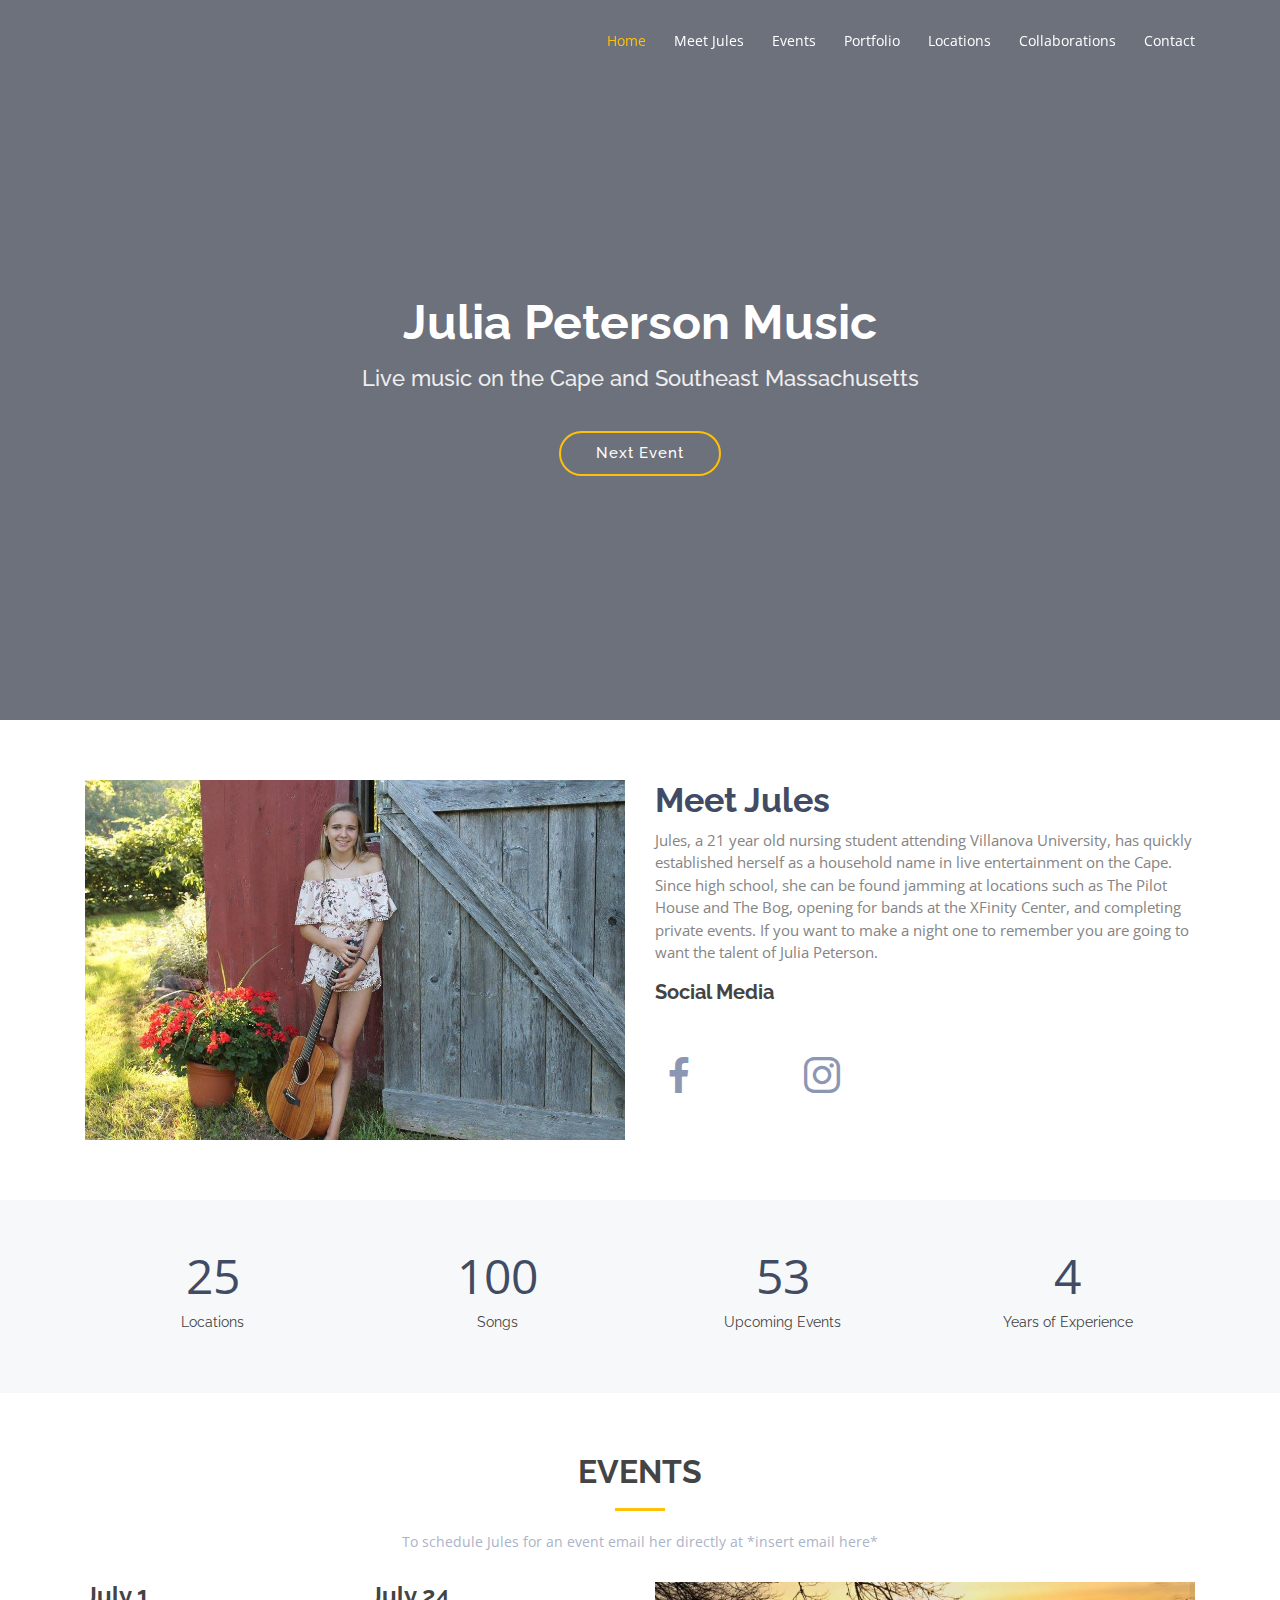
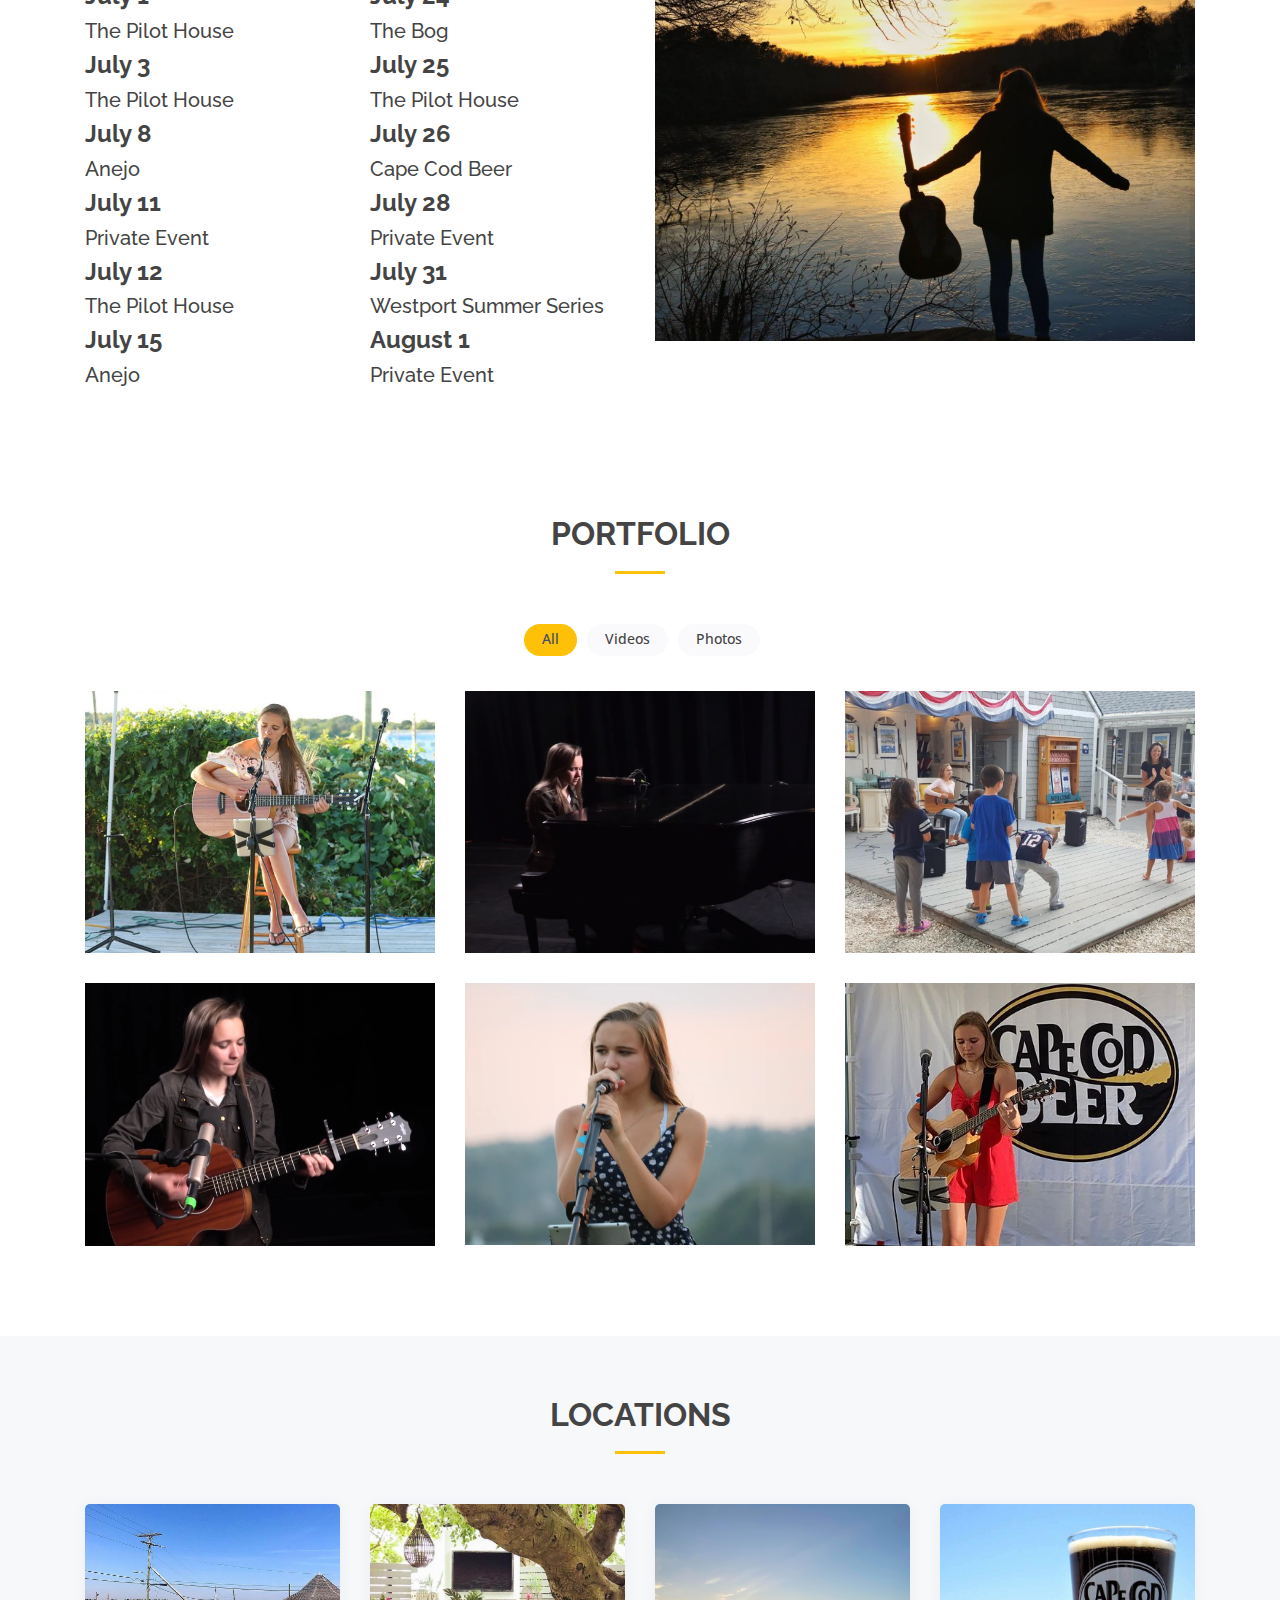
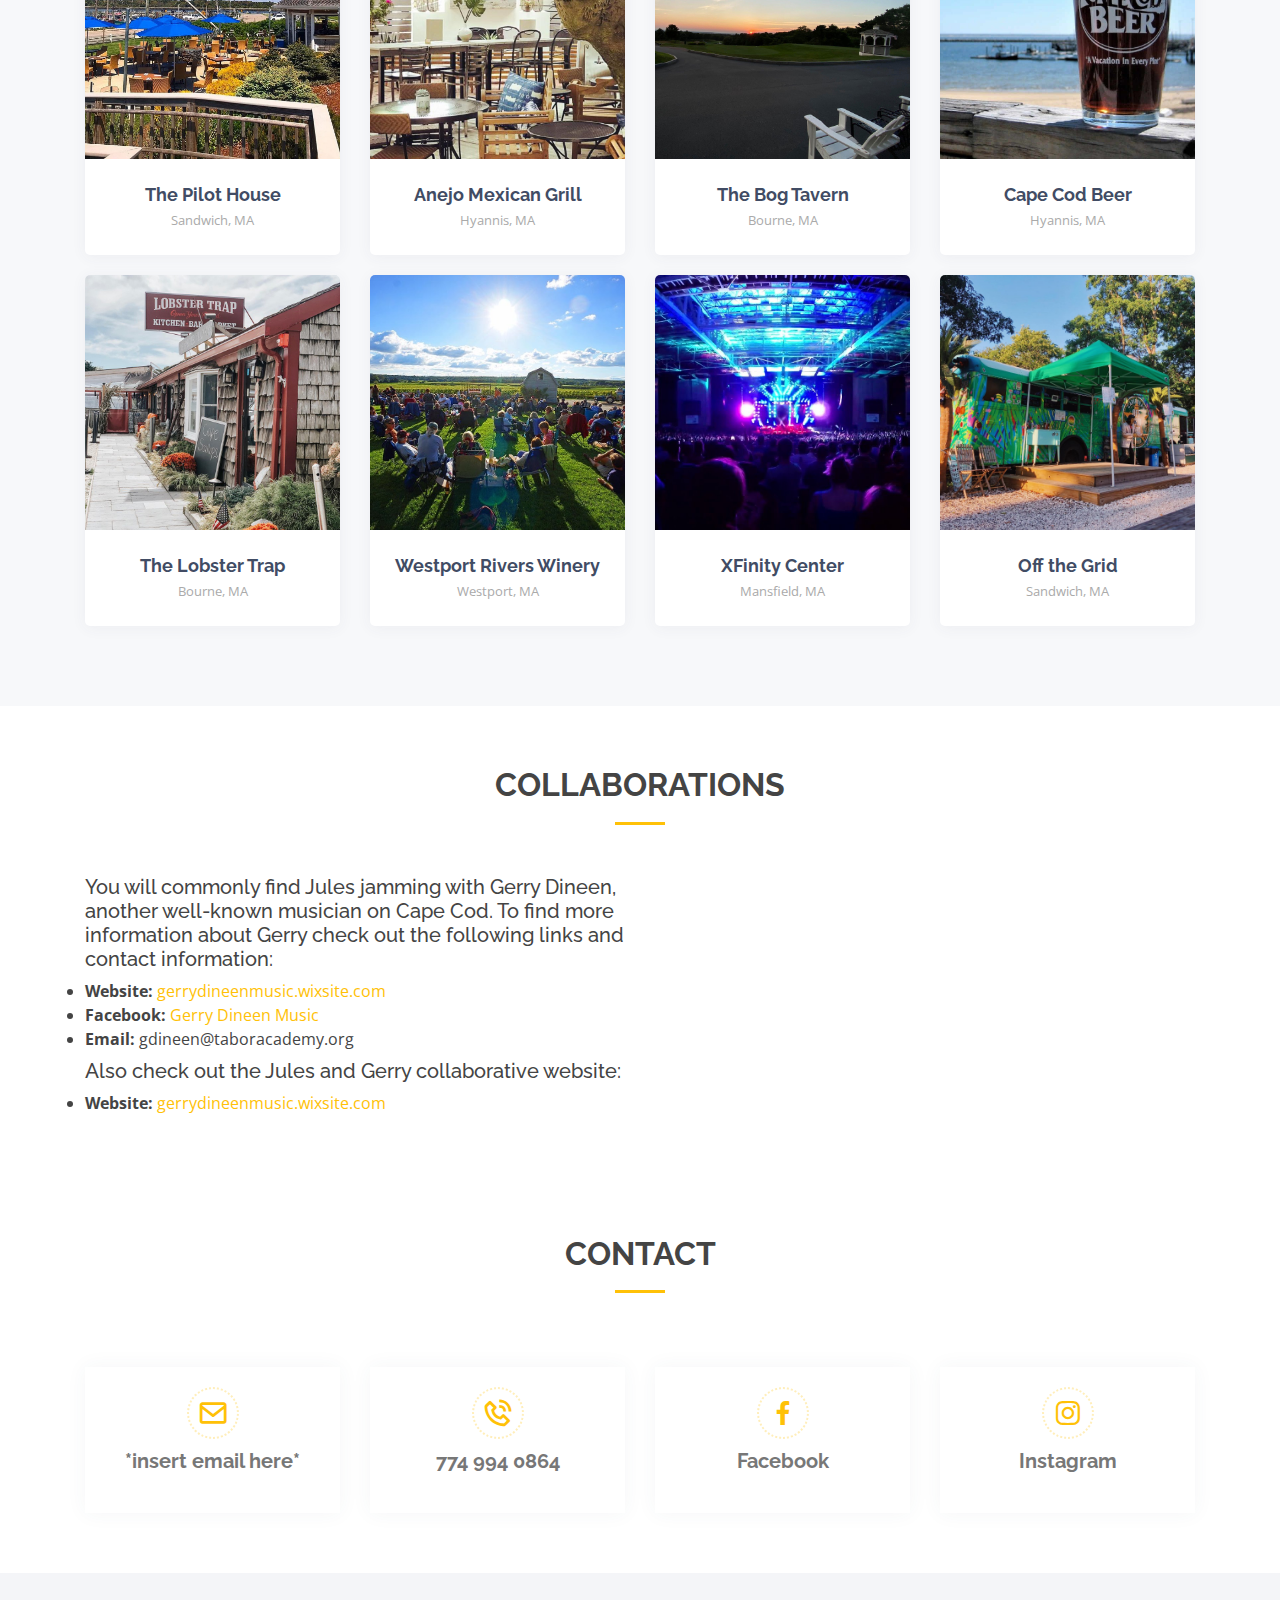
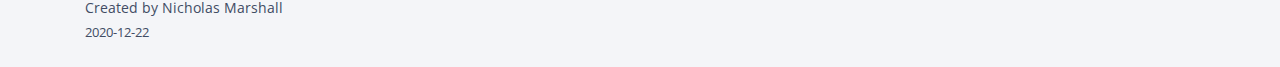
==== index.html @ 9bf39439 "website draft 1" ====
<!DOCTYPE html>
<html lang="en">

<head>
  <meta charset="utf-8">
  <meta content="width=device-width, initial-scale=1.0" name="viewport">

  <title>Julia Peterson Music</title>
  <meta content="" name="description">
  <meta content="" name="keywords">

  <!-- Favicons -->
  <link href="guitar_favicon.png" rel="icon">
  <link href="assets/img/apple-touch-icon.png" rel="apple-touch-icon">

  <!-- Google Fonts -->
  <link href="https://fonts.googleapis.com/css?family=Open+Sans:300,300i,400,400i,600,600i,700,700i|Raleway:300,300i,400,400i,500,500i,600,600i,700,700i|Poppins:300,300i,400,400i,500,500i,600,600i,700,700i" rel="stylesheet">

  <!-- Vendor CSS Files -->
  <link href="assets/vendor/bootstrap/css/bootstrap.min.css" rel="stylesheet">
  <link href="assets/vendor/icofont/icofont.min.css" rel="stylesheet">
  <link href="assets/vendor/boxicons/css/boxicons.min.css" rel="stylesheet">
  <link href="assets/vendor/owl.carousel/assets/owl.carousel.min.css" rel="stylesheet">
  <link href="assets/vendor/venobox/venobox.css" rel="stylesheet">

  <!-- Template Main CSS File -->
  <link href="assets/css/style.css" rel="stylesheet">

  <!-- =======================================================
  * Template Name: Baker - v2.2.0
  * Template URL: https://bootstrapmade.com/baker-free-onepage-bootstrap-theme/
  * Author: BootstrapMade.com
  * License: https://bootstrapmade.com/license/
  ======================================================== -->
</head>

<body>

  <!-- ======= Header ======= -->
  <header id="header" class="fixed-top header-transparent">
    <div class="container d-flex align-items-center">

      <h1 class="logo mr-auto"><a href="index.html"></a></h1>
      <!-- Uncomment below if you prefer to use an image logo -->
      <!-- <a href="index.html" class="logo mr-auto"><img src="assets/img/logo.png" alt="" class="img-fluid"></a>-->

      <nav class="nav-menu d-none d-lg-block">
        <ul>
          <li class="active"><a href="index.html">Home</a></li>
          <li><a href="#about">Meet Jules</a></li>
          <li><a href="#services">Events</a></li>
          <li><a href="#portfolio">Portfolio</a></li>
          <li><a href="#team">Locations</a></li>
          <li><a href="#pricing">Collaborations</a></li>
          <li><a href="#contact">Contact</a></li>

        </ul>
      </nav><!-- .nav-menu -->

    </div>
  </header><!-- End Header -->

  <!-- ======= Hero Section ======= -->
  <section id="hero" class="d-flex align-items-center justify-content-center">
    <div class="container position-relative">
      <h1>Julia Peterson Music</h1>
      <h2>Live music on the Cape and Southeast Massachusetts</h2>
      <a href="#services" class="btn-get-started scrollto">Next Event</a>
    </div>
  </section><!-- End Hero -->

  <main id="main">

    <!-- ======= About Section ======= -->
    <section id="about" class="about">
      <div class="container">

        <div class="row">
          <div class="col-lg-6">
            <img src="lean.jpg" class="img-fluid" alt="">
          </div>
          <div class="col-lg-6 pt-4 pt-lg-0">
            <h3>Meet Jules</h3>
            <p>
              Jules, a 21 year old nursing student attending Villanova University, has quickly established herself as a household name in live entertainment on the Cape.
              Since high school, she can be found jamming at locations such as The Pilot House and The Bog, opening for bands at the XFinity Center, and completing
              private events. If you want to make a night one to remember you are going to want the talent of Julia Peterson.
            </p>
            <h4>Social Media</h4>

            <div class="row">
              
              <div class="col-md-3">
                <div class="info-box mt-4">
                  <a href="https://www.facebook.com/Julia-Peterson-Music-1063607013709195/?ref=page_internal" class="facebook"><i class="bx bxl-facebook"></i></a>
                </div>
              </div>
              <div class="col-md-3">
                <div class="info-box mt-4">
                  <a href="https://www.instagram.com/juliapetersonmusic/" class="instagram"><i class="bx bxl-instagram"></i></a>
                </div>
              </div>
            </div>
          </div>
        </div>

      </div>
    </section><!-- End About Section -->

    <!-- ======= Counts Section ======= -->
    <section id="counts" class="counts section-bg">
      <div class="container">

        <div class="row counters">

          <div class="col-lg-3 col-6 text-center">
            <span data-toggle="counter-up">25</span>
            <p>Locations</p>
          </div>

          <div class="col-lg-3 col-6 text-center">
            <span data-toggle="counter-up">100</span>
            <p>Songs</p>
          </div>

          <div class="col-lg-3 col-6 text-center">
            <span data-toggle="counter-up">53</span>
            <p>Upcoming Events</p>
          </div>

          <div class="col-lg-3 col-6 text-center">
            <span data-toggle="counter-up">4</span>
            <p>Years of Experience</p>
          </div>

        </div>

      </div>
    </section><!-- End Counts Section -->

    <!-- ======= Services Section ======= -->
    <section id="services" class="services">
      <div class="container">

        <div class="section-title">
          <h2>Events</h2>
          <p>To schedule Jules for an event email her directly at *insert email here*</p>
        </div>

        <div class="row">
          <div class="col-lg-3" data-aos="fade-up">

            <div class="resume-item">
              <h4><strong>July 1</strong></h4>
              <h5>The Pilot House</h5>
            </div>
            <div class="resume-item">
              <h4><strong>July 3</strong></h4>
              <h5>The Pilot House</h5>
            </div>
            <div class="resume-item">
              <h4><strong>July 8</strong></h4>
              <h5>Anejo</h5>
            </div>
            <div class="resume-item">
              <h4><strong>July 11</strong></h4>
              <h5>Private Event</h5>
            </div>
            <div class="resume-item">
              <h4><strong>July 12</strong></h4>
              <h5>The Pilot House</h5>
            </div>
            <div class="resume-item">
              <h4><strong>July 15</strong></h4>
              <h5>Anejo</h5>
            </div>



          </div>
          <div class="col-lg-3" data-aos="fade-up">
            <div class="resume-item">
              <h4><strong>July 24</strong></h4>
              <h5>The Bog</h5>
            </div>
            <div class="resume-item">
              <h4><strong>July 25</strong></h4>
              <h5>The Pilot House</h5>
            </div>
            <div class="resume-item">
              <h4><strong>July 26</strong></h4>
              <h5>Cape Cod Beer</h5>
            </div>
            <div class="resume-item">
              <h4><strong>July 28</strong></h4>
              <h5>Private Event</h5>
            </div>
            <div class="resume-item">
              <h4><strong>July 31</strong></h4>
              <h5>Westport Summer Series</h5>
            </div>
            <div class="resume-item">
              <h4><strong>August 1</strong></h4>
              <h5>Private Event</h5>
            </div>
        </div>

        <div class="col-lg-6">
          <img src="sunset.JPG" class="img-fluid" alt="">
        </div>

      </div>
    </section><!-- End Services Section -->

    
    <!-- ======= Portfolio Section ======= -->
    <section id="portfolio" class="portfolio">
      <div class="container">

        <div class="section-title">
          <h2>Portfolio</h2>
        </div>

        <div class="row">
          <div class="col-lg-12 d-flex justify-content-center">
            <ul id="portfolio-flters">
              <li data-filter="*" class="filter-active">All</li>
              <li data-filter=".filter-videos">Videos</li>
              <li data-filter=".filter-photos">Photos</li>
            </ul>
          </div>
        </div>

        <div class="row portfolio-container">

          <div class="col-lg-4 col-md-6 portfolio-item filter-photos">
            <img src="pilot_house.png" class="img-fluid" alt="">
            <div class="portfolio-info">
              <h4>The Pilot House</h4>
              <a href="pilot_house.png" data-gall="portfolioGallery" class="venobox preview-link" title="The Pilot House"><i class="bx bx-plus"></i></a>
            </div>
          </div>

          <div class="col-lg-4 col-md-6 portfolio-item filter-videos">
            <img src="home.png" class="img-fluid" alt="">
            <div class="portfolio-info">
              <a href="https://vimeo.com/323521580"><h4>Click here to listen to <i>Home</i> by Julia Peterson</h4></a>
            </div>
          </div>

          <div class="col-lg-4 col-md-6 portfolio-item filter-photos">
            <img src="poppy.png" class="img-fluid" alt="">
            <div class="portfolio-info">
              <h4>Popponesett Marketplace</h4>
              <a href="poppy.png" data-gall="portfolioGallery" class="venobox preview-link" title="Poppy Marketplace"><i class="bx bx-plus"></i></a>
            </div>
          </div>

          <div class="col-lg-4 col-md-6 portfolio-item filter-photos">
            <img src="winery.png" class="img-fluid" alt="">
            <div class="portfolio-info">
              <h4>Westport Sunset Series</h4>
              <a href="winery.png" data-gall="portfolioGallery" class="venobox preview-link" title="Westport Winery"><i class="bx bx-plus"></i></a>
            </div>
          </div>

          <div class="col-lg-4 col-md-6 portfolio-item filter-videos">
            <img src="home_phillips.png" class="img-fluid" alt="">
            <div class="portfolio-info">
              <a href="https://vimeo.com/323521485"><h4>Click here to listen to Jules covering <i>Home</i> by Phillip Phillips</h4></a>
            </div>
          </div>

          <div class="col-lg-4 col-md-6 portfolio-item filter-photos">
            <img src="jules_cape_cod_beer.png" class="img-fluid" alt="">
            <div class="portfolio-info">
              <h4>Cape Cod Beer</h4>
              <a href="jules_cape_cod_beer.png" data-gall="portfolioGallery" class="venobox preview-link" title="Cape Cod Beer"><i class="bx bx-plus"></i></a>
            </div>
          </div>
          


        </div>

      </div>
    </section><!-- End Portfolio Section -->

    <!-- ======= Team Section ======= -->
    <section id="team" class="team section-bg">
      <div class="container">

        <div class="section-title">
          <h2>Locations</h2>
        </div>

        <div class="row">

          <div class="col-lg-3 col-md-6 d-flex align-items-stretch">
            <div class="member">
              <div class="member-img">
                <img src="location_pilot_house.jpg" class="img-fluid" alt="">
                <div class="social">
                  <a href="https://www.pilothousecapecod.com/"><i class="icofont-link"></i></a>
                </div>
              </div>
              <div class="member-info">
                <h4>The Pilot House</h4>
                <span>Sandwich, MA</span>
              </div>
            </div>
          </div>

          <div class="col-lg-3 col-md-6 d-flex align-items-stretch">
            <div class="member">
              <div class="member-img">
                <img src="location_anejo.jpg" class="img-fluid" alt="">
                <div class="social">
                  <a href="https://www.anejo.cc/copy-of-locations"><i class="icofont-link"></i></a>
                </div>
              </div>
              <div class="member-info">
                <h4>Anejo Mexican Grill</h4>
                <span>Hyannis, MA</span>
              </div>
            </div>
          </div>

          <div class="col-lg-3 col-md-6 d-flex align-items-stretch">
            <div class="member">
              <div class="member-img">
                <img src="location_bog.jpg" class="img-fluid" alt="">
                <div class="social">
                  <a href="https://www.thebogtavern.com/"><i class="icofont-link"></i></a>
                </div>
              </div>
              <div class="member-info">
                <h4>The Bog Tavern</h4>
                <span>Bourne, MA</span>
              </div>
            </div>
          </div>

          <div class="col-lg-3 col-md-6 d-flex align-items-stretch">
            <div class="member">
              <div class="member-img">
                <img src="location_cape_cod_beer.jpg" class="img-fluid" alt="">
                <div class="social">
                  <a href="https://capecodbeer.com/"><i class="icofont-link"></i></a>
                </div>
              </div>
              <div class="member-info">
                <h4>Cape Cod Beer</h4>
                <span>Hyannis, MA</span>
              </div>
            </div>
          </div>

          <div class="col-lg-3 col-md-6 d-flex align-items-stretch">
            <div class="member">
              <div class="member-img">
                <img src="location_lobster_trap.jpg" class="img-fluid" alt="">
                <div class="social">
                  <a href="http://lobstertrap.net/"><i class="icofont-link"></i></a>
                </div>
              </div>
              <div class="member-info">
                <h4>The Lobster Trap</h4>
                <span>Bourne, MA</span>
              </div>
            </div>
          </div>

          <div class="col-lg-3 col-md-6 d-flex align-items-stretch">
            <div class="member">
              <div class="member-img">
                <img src="location_westport.jpg" class="img-fluid" alt="">
                <div class="social">
                  <a href="https://www.westportrivers.com/"><i class="icofont-link"></i></a>
                </div>
              </div>
              <div class="member-info">
                <h4>Westport Rivers Winery</h4>
                <span>Westport, MA</span>
              </div>
            </div>
          </div>

          <div class="col-lg-3 col-md-6 d-flex align-items-stretch">
            <div class="member">
              <div class="member-img">
                <img src="location_xfinity.jpg" class="img-fluid" alt="">
                <div class="social">
                  <a href="http://www.mansfieldamp.com/"><i class="icofont-link"></i></a>
                </div>
              </div>
              <div class="member-info">
                <h4>XFinity Center</h4>
                <span>Mansfield, MA</span>
              </div>
            </div>
          </div>

          <div class="col-lg-3 col-md-6 d-flex align-items-stretch">
            <div class="member">
              <div class="member-img">
                <img src="location_off_the_grid.jpg" class="img-fluid" alt="">
                <div class="social">
                  <a href="https://www.facebook.com/OffTheGridCC/"><i class="icofont-link"></i></a>
                </div>
              </div>
              <div class="member-info">
                <h4>Off the Grid</h4>
                <span>Sandwich, MA</span>
              </div>
            </div>
          </div>

          

        </div>

      </div>
    </section><!-- End Team Section -->

    <!-- ======= Pricing Section ======= -->
    <section id="pricing" class="pricing">
      
      <div class="container">

        <div class="section-title">
          <h2>Collaborations</h2>
        </div>

        <div class="row">
          <div class="col-lg-6" data-aos="fade-up">

            <div class="resume-item">
              <h5>
                You will commonly find Jules jamming with Gerry Dineen, another well-known musician on Cape Cod. To find more information about Gerry check out the following links and contact information:
              </h5>

              <div class="resume-item">
                <li> <strong>Website:</strong><a href="https://gerrydineenmusic.wixsite.com/gerry-dineen-music-1?fbclid=IwAR1UBS02paQGxKi5QX0xS2xXOoxbwP4rbA1fZBPYl125ccXVZrubiX22MxY"> gerrydineenmusic.wixsite.com</a></li>
                <li> <strong>Facebook:</strong><a href="https://www.facebook.com/gerrydineenmusic"> Gerry Dineen Music</a></li>
                <li> <strong>Email:</strong> gdineen@taboracademy.org</li>
              </div>
              
              <h5></h5>
              <h5></h5>
              <h5></h5>
              <h5></h5>


              <h5>
                Also check out the Jules and Gerry collaborative website:
              </h5>

              <div class="resume-item">
                <li> <strong>Website:</strong><a href="https://gerrydineenmusic.wixsite.com/website-2?fbclid=IwAR30JqfffgolOErtF77UyVeEMHUOX3KuSc2ti0oJVvQLcgTn8MGFQgL08Mc"> gerrydineenmusic.wixsite.com</a></li>
              </div>

            </div>

            

            
       
          </div>

        <div class="col-lg-6">
          <img src="gerry.JPG" class="img-fluid" alt="">
        </div>

      </div>

        

    </section><!-- End Pricing Section -->

    <!-- ======= Contact Section ======= -->
    <section id="contact" class="contact">
      <div class="container">

        <div class="section-title">
          <h2>Contact</h2>
        </div>

        <div class="row">

          <div class="col-lg-12">

            <div class="row">
              <div class="col-md-3">
                <div class="info-box mt-4">
                  <i class="bx bx-envelope"></i>
                  <h3>*insert email here*</h3>
                </div>
              </div>
              <div class="col-md-3">
                <div class="info-box mt-4">
                  <i class="bx bx-phone-call"></i>
                  <h3>774 994 0864</h3>
                </div>
              </div>
              <div class="col-md-3">
                <div class="info-box mt-4">
                  <a href="https://www.facebook.com/Julia-Peterson-Music-1063607013709195/?ref=page_internal" class="facebook"><i class="bx bxl-facebook"></i></a>
                  <h3>Facebook</h3>
                </div>
              </div>
              <div class="col-md-3">
                <div class="info-box mt-4">
                  <a href="https://www.instagram.com/juliapetersonmusic/" class="instagram"><i class="bx bxl-instagram"></i></a>
                  <h3>Instagram</h3>
                </div>
              </div>
            </div>

          </div>

      </div>
    </section><!-- End Contact Section -->

  </main><!-- End #main -->

  <!-- ======= Footer ======= -->
  <footer id="footer">

    <div class="container d-md-flex py-4">

      <div class="mr-md-auto text-center text-md-left">
        <div class="copyright">
          Created by Nicholas Marshall
        </div>
        <div class="credits">
          2020-12-22
        </div>
      </div>
    </div>
  </footer><!-- End Footer -->

  <a href="#" class="back-to-top"><i class="bx bx-up-arrow-alt"></i></a>

  <!-- Vendor JS Files -->
  <script src="assets/vendor/jquery/jquery.min.js"></script>
  <script src="assets/vendor/bootstrap/js/bootstrap.bundle.min.js"></script>
  <script src="assets/vendor/jquery.easing/jquery.easing.min.js"></script>
  <script src="assets/vendor/php-email-form/validate.js"></script>
  <script src="assets/vendor/waypoints/jquery.waypoints.min.js"></script>
  <script src="assets/vendor/counterup/counterup.min.js"></script>
  <script src="assets/vendor/owl.carousel/owl.carousel.min.js"></script>
  <script src="assets/vendor/isotope-layout/isotope.pkgd.min.js"></script>
  <script src="assets/vendor/venobox/venobox.min.js"></script>

  <!-- Template Main JS File -->
  <script src="assets/js/main.js"></script>

</body>

</html>
---- assets/vendor/venobox/venobox.css ----
/* ------ venobox.css --------*/
.vbox-overlay *, .vbox-overlay *:before, .vbox-overlay *:after{
    -webkit-backface-visibility: hidden;
    -webkit-box-sizing:border-box;
    -moz-box-sizing:border-box;
    box-sizing:border-box;
}
.vbox-overlay * { 
    -webkit-backface-visibility: visible;
    backface-visibility: visible;
}
.vbox-overlay{
    display: -webkit-flex;
    display: flex;
    -webkit-flex-direction: column;
    flex-direction: column;
    -webkit-justify-content: center;
    justify-content: center;
    -webkit-align-items: center;
    align-items: center;
    position: fixed;
    left: 0;
    top: 0;
    bottom: 0;
    right: 0;
    z-index: 999999;
}

/* ----- navigation ----- */
.vbox-title{
    width: 100%;
    height: 40px;
    float: left;
    text-align: center;
    line-height: 28px;
    font-size: 12px;
    padding: 6px 50px;
    overflow: hidden;
    position: fixed;
    display: none;
    left: 0;
    z-index: 89;
}
.vbox-close{
    cursor: pointer;
    position: fixed;
    top: -1px;
    right: 0;
    width: 50px;
    height: 40px;
    padding: 6px;
    display: block;
    background-position:10px center;
    overflow: hidden;
    font-size: 24px;
    line-height: 1;
    text-align: center;
    z-index: 99;
}
.vbox-left{
    cursor: pointer;
    position: fixed;
    left: 0;
    height: 40px;
    overflow: hidden;
    line-height: 28px;
    font-size: 12px;
    z-index: 99;
    display: flex;
    align-items:center;
}
.vbox-num{
    display: inline-block;
    margin: 6px 0 6px 15px;
}
/* ----- Social share ----- */
.vbox-share{
    line-height: 28px;
    font-size: 12px;
    overflow: hidden;
    position: fixed;
    left: 0;
    z-index: 98;
    display: flex;
    align-items:center;
    justify-content: center;
    width: 100%;
    text-align: center;
}
.vbox-share svg{
    max-height: 28px;
    width: 28px;
    z-index: 10;
    margin-left: 12px;
    margin-top: 6px;
    margin-bottom: 6px;
    vertical-align: middle;
}


/* ----- navigation ARROWS ----- */
.vbox-next, .vbox-prev{
    position: fixed;
    top: 50%;
    margin-top: -15px;
    overflow: hidden;
    cursor: pointer;
    display: block;
    width: 45px;
    height: 45px;
    z-index: 99;
}
.vbox-next span, .vbox-prev span{
    position: relative;
    width: 20px;
    height: 20px;
    border: 2px solid transparent;
    border-top-color: #B6B6B6;
    border-right-color: #B6B6B6;
    text-indent: -100px;
    position: absolute;
    top: 8px;
    display: block;
}
.vbox-prev{
    left: 15px;
}
.vbox-next{
    right: 15px;
}
.vbox-prev span{
    left: 10px;
    -ms-transform: rotate(-135deg);
    -webkit-transform: rotate(-135deg);
    transform: rotate(-135deg);
}
.vbox-next span{
    -ms-transform: rotate(45deg);
    -webkit-transform: rotate(45deg);
    transform: rotate(45deg);
    right: 10px;
}
/* ------- inline window ------ */
.vbox-inline{
    width: 420px;
    height: 315px;
    height: 70vh;
    padding: 10px;
    background: #fff;
    margin: 0 auto;
    overflow: auto;
    text-align: left;
}
/* ------- Video & iFrames window ------ */
.venoframe{
    max-width: 100%;
    width: 100%;
    border: none;
    width: 100%;
    height: 260px;
    height: 70vh;
}
.venoframe.vbvid{
    height: 260px;
}
@media (min-width: 768px) {
    .venoframe, .vbox-inline{
        width: 90%;
        height: 360px;
        height: 70vh;
    }
    .venoframe.vbvid{
        width: 640px;
        height: 360px;
    }
}
@media (min-width: 992px) {
    .venoframe, .vbox-inline{
        max-width: 1200px;
        width: 80%;
        height: 540px;
        height: 70vh;
    }
    .venoframe.vbvid{
        width: 960px;
        height: 540px;
    }
}
/* 
Please do NOT edit this part! 
or at least read this note: http://i.imgur.com/7C0ws9e.gif
*/
.vbox-open{
    overflow: hidden;
}
.vbox-container{
    position: absolute;
    left: 0;
    right: 0;
    top: 0;
    bottom: 0;
    overflow-x: hidden;
    overflow-y: scroll;
    overflow-scrolling: touch;
    -webkit-overflow-scrolling: touch;
    z-index: 20;
    max-height: 100%;

}

.vbox-content{
    text-align: center;
    float: left;
    width: 100%;
    position: relative;
    overflow: hidden;
    padding: 20px 4%;
}
.vbox-container img{
    max-width: 100%;
    height: auto;
}
.vbox-figlio{
    box-shadow: 0 0 12px rgba(0,0,0,0.19), 0 6px 6px rgba(0,0,0,0.23);
    max-width: 100%;
    text-align: initial;
}
img.vbox-figlio{
    -webkit-user-select: none;
-khtml-user-select: none;
-moz-user-select: none;
-o-user-select: none;
user-select: none;
}
.vbox-content.swipe-left{
    margin-left: -200px !important;
}
.vbox-content.swipe-right{
    margin-left: 200px !important;
}
.vbox-animated{
    webkit-transition: margin 300ms ease-out;
    transition: margin 300ms ease-out;
}

/* ---------- preloader ----------
 * SPINKIT 
 * http://tobiasahlin.com/spinkit/
-------------------------------- */
.sk-double-bounce,.sk-rotating-plane{width:40px;height:40px;margin:40px auto}.sk-rotating-plane{background-color:#333;-webkit-animation:sk-rotatePlane 1.2s infinite ease-in-out;animation:sk-rotatePlane 1.2s infinite ease-in-out}@-webkit-keyframes sk-rotatePlane{0%{-webkit-transform:perspective(120px) rotateX(0) rotateY(0);transform:perspective(120px) rotateX(0) rotateY(0)}50%{-webkit-transform:perspective(120px) rotateX(-180.1deg) rotateY(0);transform:perspective(120px) rotateX(-180.1deg) rotateY(0)}100%{-webkit-transform:perspective(120px) rotateX(-180deg) rotateY(-179.9deg);transform:perspective(120px) rotateX(-180deg) rotateY(-179.9deg)}}@keyframes sk-rotatePlane{0%{-webkit-transform:perspective(120px) rotateX(0) rotateY(0);transform:perspective(120px) rotateX(0) rotateY(0)}50%{-webkit-transform:perspective(120px) rotateX(-180.1deg) rotateY(0);transform:perspective(120px) rotateX(-180.1deg) rotateY(0)}100%{-webkit-transform:perspective(120px) rotateX(-180deg) rotateY(-179.9deg);transform:perspective(120px) rotateX(-180deg) rotateY(-179.9deg)}}.sk-double-bounce{position:relative}.sk-double-bounce .sk-child{width:100%;height:100%;border-radius:50%;background-color:#333;opacity:.6;position:absolute;top:0;left:0;-webkit-animation:sk-doubleBounce 2s infinite ease-in-out;animation:sk-doubleBounce 2s infinite ease-in-out}.sk-chasing-dots .sk-child,.sk-spinner-pulse,.sk-three-bounce .sk-child{background-color:#333;border-radius:100%}.sk-double-bounce .sk-double-bounce2{-webkit-animation-delay:-1s;animation-delay:-1s}@-webkit-keyframes sk-doubleBounce{0%,100%{-webkit-transform:scale(0);transform:scale(0)}50%{-webkit-transform:scale(1);transform:scale(1)}}@keyframes sk-doubleBounce{0%,100%{-webkit-transform:scale(0);transform:scale(0)}50%{-webkit-transform:scale(1);transform:scale(1)}}.sk-wave{margin:40px auto;width:50px;height:40px;text-align:center;font-size:10px}.sk-wave .sk-rect{background-color:#333;height:100%;width:6px;display:inline-block;-webkit-animation:sk-waveStretchDelay 1.2s infinite ease-in-out;animation:sk-waveStretchDelay 1.2s infinite ease-in-out}.sk-wave .sk-rect1{-webkit-animation-delay:-1.2s;animation-delay:-1.2s}.sk-wave .sk-rect2{-webkit-animation-delay:-1.1s;animation-delay:-1.1s}.sk-wave .sk-rect3{-webkit-animation-delay:-1s;animation-delay:-1s}.sk-wave .sk-rect4{-webkit-animation-delay:-.9s;animation-delay:-.9s}.sk-wave .sk-rect5{-webkit-animation-delay:-.8s;animation-delay:-.8s}@-webkit-keyframes sk-waveStretchDelay{0%,100%,40%{-webkit-transform:scaleY(.4);transform:scaleY(.4)}20%{-webkit-transform:scaleY(1);transform:scaleY(1)}}@keyframes sk-waveStretchDelay{0%,100%,40%{-webkit-transform:scaleY(.4);transform:scaleY(.4)}20%{-webkit-transform:scaleY(1);transform:scaleY(1)}}.sk-wandering-cubes{margin:40px auto;width:40px;height:40px;position:relative}.sk-wandering-cubes .sk-cube{background-color:#333;width:10px;height:10px;position:absolute;top:0;left:0;-webkit-animation:sk-wanderingCube 1.8s ease-in-out -1.8s infinite both;animation:sk-wanderingCube 1.8s ease-in-out -1.8s infinite both}.sk-chasing-dots,.sk-spinner-pulse{width:40px;height:40px;margin:40px auto}.sk-wandering-cubes .sk-cube2{-webkit-animation-delay:-.9s;animation-delay:-.9s}@-webkit-keyframes sk-wanderingCube{0%{-webkit-transform:rotate(0);transform:rotate(0)}25%{-webkit-transform:translateX(30px) rotate(-90deg) scale(.5);transform:translateX(30px) rotate(-90deg) scale(.5)}50%{-webkit-transform:translateX(30px) translateY(30px) rotate(-179deg);transform:translateX(30px) translateY(30px) rotate(-179deg)}50.1%{-webkit-transform:translateX(30px) translateY(30px) rotate(-180deg);transform:translateX(30px) translateY(30px) rotate(-180deg)}75%{-webkit-transform:translateX(0) translateY(30px) rotate(-270deg) scale(.5);transform:translateX(0) translateY(30px) rotate(-270deg) scale(.5)}100%{-webkit-transform:rotate(-360deg);transform:rotate(-360deg)}}@keyframes sk-wanderingCube{0%{-webkit-transform:rotate(0);transform:rotate(0)}25%{-webkit-transform:translateX(30px) rotate(-90deg) scale(.5);transform:translateX(30px) rotate(-90deg) scale(.5)}50%{-webkit-transform:translateX(30px) translateY(30px) rotate(-179deg);transform:translateX(30px) translateY(30px) rotate(-179deg)}50.1%{-webkit-transform:translateX(30px) translateY(30px) rotate(-180deg);transform:translateX(30px) translateY(30px) rotate(-180deg)}75%{-webkit-transform:translateX(0) translateY(30px) rotate(-270deg) scale(.5);transform:translateX(0) translateY(30px) rotate(-270deg) scale(.5)}100%{-webkit-transform:rotate(-360deg);transform:rotate(-360deg)}}.sk-spinner-pulse{-webkit-animation:sk-pulseScaleOut 1s infinite ease-in-out;animation:sk-pulseScaleOut 1s infinite ease-in-out}@-webkit-keyframes sk-pulseScaleOut{0%{-webkit-transform:scale(0);transform:scale(0)}100%{-webkit-transform:scale(1);transform:scale(1);opacity:0}}@keyframes sk-pulseScaleOut{0%{-webkit-transform:scale(0);transform:scale(0)}100%{-webkit-transform:scale(1);transform:scale(1);opacity:0}}.sk-chasing-dots{position:relative;text-align:center;-webkit-animation:sk-chasingDotsRotate 2s infinite linear;animation:sk-chasingDotsRotate 2s infinite linear}.sk-chasing-dots .sk-child{width:60%;height:60%;display:inline-block;position:absolute;top:0;-webkit-animation:sk-chasingDotsBounce 2s infinite ease-in-out;animation:sk-chasingDotsBounce 2s infinite ease-in-out}.sk-chasing-dots .sk-dot2{top:auto;bottom:0;-webkit-animation-delay:-1s;animation-delay:-1s}@-webkit-keyframes sk-chasingDotsRotate{100%{-webkit-transform:rotate(360deg);transform:rotate(360deg)}}@keyframes sk-chasingDotsRotate{100%{-webkit-transform:rotate(360deg);transform:rotate(360deg)}}@-webkit-keyframes sk-chasingDotsBounce{0%,100%{-webkit-transform:scale(0);transform:scale(0)}50%{-webkit-transform:scale(1);transform:scale(1)}}@keyframes sk-chasingDotsBounce{0%,100%{-webkit-transform:scale(0);transform:scale(0)}50%{-webkit-transform:scale(1);transform:scale(1)}}.sk-three-bounce{margin:40px auto;width:80px;text-align:center}.sk-three-bounce .sk-child{width:20px;height:20px;display:inline-block;-webkit-animation:sk-three-bounce 1.4s ease-in-out 0s infinite both;animation:sk-three-bounce 1.4s ease-in-out 0s infinite both}.sk-circle .sk-child:before,.sk-fading-circle .sk-circle:before{display:block;border-radius:100%;content:'';background-color:#333}.sk-three-bounce .sk-bounce1{-webkit-animation-delay:-.32s;animation-delay:-.32s}.sk-three-bounce .sk-bounce2{-webkit-animation-delay:-.16s;animation-delay:-.16s}@-webkit-keyframes sk-three-bounce{0%,100%,80%{-webkit-transform:scale(0);transform:scale(0)}40%{-webkit-transform:scale(1);transform:scale(1)}}@keyframes sk-three-bounce{0%,100%,80%{-webkit-transform:scale(0);transform:scale(0)}40%{-webkit-transform:scale(1);transform:scale(1)}}.sk-circle{margin:40px auto;width:40px;height:40px;position:relative}.sk-circle .sk-child{width:100%;height:100%;position:absolute;left:0;top:0}.sk-circle .sk-child:before{margin:0 auto;width:15%;height:15%;-webkit-animation:sk-circleBounceDelay 1.2s infinite ease-in-out both;animation:sk-circleBounceDelay 1.2s infinite ease-in-out both}.sk-circle .sk-circle2{-webkit-transform:rotate(30deg);-ms-transform:rotate(30deg);transform:rotate(30deg)}.sk-circle .sk-circle3{-webkit-transform:rotate(60deg);-ms-transform:rotate(60deg);transform:rotate(60deg)}.sk-circle .sk-circle4{-webkit-transform:rotate(90deg);-ms-transform:rotate(90deg);transform:rotate(90deg)}.sk-circle .sk-circle5{-webkit-transform:rotate(120deg);-ms-transform:rotate(120deg);transform:rotate(120deg)}.sk-circle .sk-circle6{-webkit-transform:rotate(150deg);-ms-transform:rotate(150deg);transform:rotate(150deg)}.sk-circle .sk-circle7{-webkit-transform:rotate(180deg);-ms-transform:rotate(180deg);transform:rotate(180deg)}.sk-circle .sk-circle8{-webkit-transform:rotate(210deg);-ms-transform:rotate(210deg);transform:rotate(210deg)}.sk-circle .sk-circle9{-webkit-transform:rotate(240deg);-ms-transform:rotate(240deg);transform:rotate(240deg)}.sk-circle .sk-circle10{-webkit-transform:rotate(270deg);-ms-transform:rotate(270deg);transform:rotate(270deg)}.sk-circle .sk-circle11{-webkit-transform:rotate(300deg);-ms-transform:rotate(300deg);transform:rotate(300deg)}.sk-circle .sk-circle12{-webkit-transform:rotate(330deg);-ms-transform:rotate(330deg);transform:rotate(330deg)}.sk-circle .sk-circle2:before{-webkit-animation-delay:-1.1s;animation-delay:-1.1s}.sk-circle .sk-circle3:before{-webkit-animation-delay:-1s;animation-delay:-1s}.sk-circle .sk-circle4:before{-webkit-animation-delay:-.9s;animation-delay:-.9s}.sk-circle .sk-circle5:before{-webkit-animation-delay:-.8s;animation-delay:-.8s}.sk-circle .sk-circle6:before{-webkit-animation-delay:-.7s;animation-delay:-.7s}.sk-circle .sk-circle7:before{-webkit-animation-delay:-.6s;animation-delay:-.6s}.sk-circle .sk-circle8:before{-webkit-animation-delay:-.5s;animation-delay:-.5s}.sk-circle .sk-circle9:before{-webkit-animation-delay:-.4s;animation-delay:-.4s}.sk-circle .sk-circle10:before{-webkit-animation-delay:-.3s;animation-delay:-.3s}.sk-circle .sk-circle11:before{-webkit-animation-delay:-.2s;animation-delay:-.2s}.sk-circle .sk-circle12:before{-webkit-animation-delay:-.1s;animation-delay:-.1s}@-webkit-keyframes sk-circleBounceDelay{0%,100%,80%{-webkit-transform:scale(0);transform:scale(0)}40%{-webkit-transform:scale(1);transform:scale(1)}}@keyframes sk-circleBounceDelay{0%,100%,80%{-webkit-transform:scale(0);transform:scale(0)}40%{-webkit-transform:scale(1);transform:scale(1)}}.sk-cube-grid{width:40px;height:40px;margin:40px auto}.sk-cube-grid .sk-cube{width:33.33%;height:33.33%;background-color:#333;float:left;-webkit-animation:sk-cubeGridScaleDelay 1.3s infinite ease-in-out;animation:sk-cubeGridScaleDelay 1.3s infinite ease-in-out}.sk-cube-grid .sk-cube1{-webkit-animation-delay:.2s;animation-delay:.2s}.sk-cube-grid .sk-cube2{-webkit-animation-delay:.3s;animation-delay:.3s}.sk-cube-grid .sk-cube3{-webkit-animation-delay:.4s;animation-delay:.4s}.sk-cube-grid .sk-cube4{-webkit-animation-delay:.1s;animation-delay:.1s}.sk-cube-grid .sk-cube5{-webkit-animation-delay:.2s;animation-delay:.2s}.sk-cube-grid .sk-cube6{-webkit-animation-delay:.3s;animation-delay:.3s}.sk-cube-grid .sk-cube7{-webkit-animation-delay:0ms;animation-delay:0ms}.sk-cube-grid .sk-cube8{-webkit-animation-delay:.1s;animation-delay:.1s}.sk-cube-grid .sk-cube9{-webkit-animation-delay:.2s;animation-delay:.2s}@-webkit-keyframes sk-cubeGridScaleDelay{0%,100%,70%{-webkit-transform:scale3D(1,1,1);transform:scale3D(1,1,1)}35%{-webkit-transform:scale3D(0,0,1);transform:scale3D(0,0,1)}}@keyframes sk-cubeGridScaleDelay{0%,100%,70%{-webkit-transform:scale3D(1,1,1);transform:scale3D(1,1,1)}35%{-webkit-transform:scale3D(0,0,1);transform:scale3D(0,0,1)}}.sk-fading-circle{margin:40px auto;width:40px;height:40px;position:relative}.sk-fading-circle .sk-circle{width:100%;height:100%;position:absolute;left:0;top:0}.sk-fading-circle .sk-circle:before{margin:0 auto;width:15%;height:15%;-webkit-animation:sk-circleFadeDelay 1.2s infinite ease-in-out both;animation:sk-circleFadeDelay 1.2s infinite ease-in-out both}.sk-fading-circle .sk-circle2{-webkit-transform:rotate(30deg);-ms-transform:rotate(30deg);transform:rotate(30deg)}.sk-fading-circle .sk-circle3{-webkit-transform:rotate(60deg);-ms-transform:rotate(60deg);transform:rotate(60deg)}.sk-fading-circle .sk-circle4{-webkit-transform:rotate(90deg);-ms-transform:rotate(90deg);transform:rotate(90deg)}.sk-fading-circle .sk-circle5{-webkit-transform:rotate(120deg);-ms-transform:rotate(120deg);transform:rotate(120deg)}.sk-fading-circle .sk-circle6{-webkit-transform:rotate(150deg);-ms-transform:rotate(150deg);transform:rotate(150deg)}.sk-fading-circle .sk-circle7{-webkit-transform:rotate(180deg);-ms-transform:rotate(180deg);transform:rotate(180deg)}.sk-fading-circle .sk-circle8{-webkit-transform:rotate(210deg);-ms-transform:rotate(210deg);transform:rotate(210deg)}.sk-fading-circle .sk-circle9{-webkit-transform:rotate(240deg);-ms-transform:rotate(240deg);transform:rotate(240deg)}.sk-fading-circle .sk-circle10{-webkit-transform:rotate(270deg);-ms-transform:rotate(270deg);transform:rotate(270deg)}.sk-fading-circle .sk-circle11{-webkit-transform:rotate(300deg);-ms-transform:rotate(300deg);transform:rotate(300deg)}.sk-fading-circle .sk-circle12{-webkit-transform:rotate(330deg);-ms-transform:rotate(330deg);transform:rotate(330deg)}.sk-fading-circle .sk-circle2:before{-webkit-animation-delay:-1.1s;animation-delay:-1.1s}.sk-fading-circle .sk-circle3:before{-webkit-animation-delay:-1s;animation-delay:-1s}.sk-fading-circle .sk-circle4:before{-webkit-animation-delay:-.9s;animation-delay:-.9s}.sk-fading-circle .sk-circle5:before{-webkit-animation-delay:-.8s;animation-delay:-.8s}.sk-fading-circle .sk-circle6:before{-webkit-animation-delay:-.7s;animation-delay:-.7s}.sk-fading-circle .sk-circle7:before{-webkit-animation-delay:-.6s;animation-delay:-.6s}.sk-fading-circle .sk-circle8:before{-webkit-animation-delay:-.5s;animation-delay:-.5s}.sk-fading-circle .sk-circle9:before{-webkit-animation-delay:-.4s;animation-delay:-.4s}.sk-fading-circle .sk-circle10:before{-webkit-animation-delay:-.3s;animation-delay:-.3s}.sk-fading-circle .sk-circle11:before{-webkit-animation-delay:-.2s;animation-delay:-.2s}.sk-fading-circle .sk-circle12:before{-webkit-animation-delay:-.1s;animation-delay:-.1s}@-webkit-keyframes sk-circleFadeDelay{0%,100%,39%{opacity:0}40%{opacity:1}}@keyframes sk-circleFadeDelay{0%,100%,39%{opacity:0}40%{opacity:1}}.sk-folding-cube{margin:40px auto;width:40px;height:40px;position:relative;-webkit-transform:rotateZ(45deg);transform:rotateZ(45deg)}.sk-folding-cube .sk-cube{float:left;width:50%;height:50%;position:relative;-webkit-transform:scale(1.1);-ms-transform:scale(1.1);transform:scale(1.1)}.sk-folding-cube .sk-cube:before{content:'';position:absolute;top:0;left:0;width:100%;height:100%;background-color:#333;-webkit-animation:sk-foldCubeAngle 2.4s infinite linear both;animation:sk-foldCubeAngle 2.4s infinite linear both;-webkit-transform-origin:100% 100%;-ms-transform-origin:100% 100%;transform-origin:100% 100%}.sk-folding-cube .sk-cube2{-webkit-transform:scale(1.1) rotateZ(90deg);transform:scale(1.1) rotateZ(90deg)}.sk-folding-cube .sk-cube3{-webkit-transform:scale(1.1) rotateZ(180deg);transform:scale(1.1) rotateZ(180deg)}.sk-folding-cube .sk-cube4{-webkit-transform:scale(1.1) rotateZ(270deg);transform:scale(1.1) rotateZ(270deg)}.sk-folding-cube .sk-cube2:before{-webkit-animation-delay:.3s;animation-delay:.3s}.sk-folding-cube .sk-cube3:before{-webkit-animation-delay:.6s;animation-delay:.6s}.sk-folding-cube .sk-cube4:before{-webkit-animation-delay:.9s;animation-delay:.9s}@-webkit-keyframes sk-foldCubeAngle{0%,10%{-webkit-transform:perspective(140px) rotateX(-180deg);transform:perspective(140px) rotateX(-180deg);opacity:0}25%,75%{-webkit-transform:perspective(140px) rotateX(0);transform:perspective(140px) rotateX(0);opacity:1}100%,90%{-webkit-transform:perspective(140px) rotateY(180deg);transform:perspective(140px) rotateY(180deg);opacity:0}}@keyframes sk-foldCubeAngle{0%,10%{-webkit-transform:perspective(140px) rotateX(-180deg);transform:perspective(140px) rotateX(-180deg);opacity:0}25%,75%{-webkit-transform:perspective(140px) rotateX(0);transform:perspective(140px) rotateX(0);opacity:1}100%,90%{-webkit-transform:perspective(140px) rotateY(180deg);transform:perspective(140px) rotateY(180deg);opacity:0}}
---- assets/css/style.css ----
/**
* Template Name: Baker - v2.2.0
* Template URL: https://bootstrapmade.com/baker-free-onepage-bootstrap-theme/
* Author: BootstrapMade.com
* License: https://bootstrapmade.com/license/
*/

/*--------------------------------------------------------------
# General
--------------------------------------------------------------*/
body {
  font-family: "Open Sans", sans-serif;
  color: #444444;
}

a {
  color: #ffc107;
}

a:hover {
  color: #ffce3a;
  text-decoration: none;
}

h1, h2, h3, h4, h5, h6 {
  font-family: "Raleway", sans-serif;
}

/*--------------------------------------------------------------
# Back to top button
--------------------------------------------------------------*/
.back-to-top {
  position: fixed;
  display: none;
  right: 15px;
  bottom: 15px;
  z-index: 99999;
}

.back-to-top i {
  display: flex;
  align-items: center;
  justify-content: center;
  font-size: 24px;
  width: 40px;
  height: 40px;
  border-radius: 50px;
  background: #ffc107;
  color: #fff;
  transition: all 0.4s;
}

.back-to-top i:hover {
  background: #ffce3a;
  color: #fff;
}

/*--------------------------------------------------------------
# Header
--------------------------------------------------------------*/
#header {
  transition: all 0.5s;
  z-index: 997;
  padding: 20px 0;
  background: rgba(55, 64, 85, 0.9);
}

#header.header-transparent {
  background: transparent;
}

#header.header-scrolled {
  background: rgba(55, 64, 85, 0.9);
  padding: 15px 0;
}

#header .logo {
  font-size: 28px;
  margin: 0;
  padding: 0;
  line-height: 1;
  font-weight: 600;
  letter-spacing: 2px;
  font-family: "Poppins", sans-serif;
}

#header .logo a {
  color: #fff;
}

#header .logo img {
  max-height: 40px;
}

@media (max-width: 992px) {
  #header .logo {
    font-size: 28px;
  }
}

/*--------------------------------------------------------------
# Navigation Menu
--------------------------------------------------------------*/
/* Desktop Navigation */
.nav-menu ul {
  margin: 0;
  padding: 0;
  list-style: none;
}

.nav-menu > ul {
  display: flex;
}

.nav-menu > ul > li {
  position: relative;
  white-space: nowrap;
  padding: 10px 0 10px 28px;
}

.nav-menu a {
  display: block;
  position: relative;
  color: #fff;
  transition: 0.3s;
  font-size: 14px;
  font-family: "Open Sans", sans-serif;
}

.nav-menu a:hover, .nav-menu .active > a, .nav-menu li:hover > a {
  color: #ffc107;
}

.nav-menu .drop-down ul {
  display: block;
  position: absolute;
  left: 15px;
  top: calc(100% + 30px);
  z-index: 99;
  opacity: 0;
  visibility: hidden;
  padding: 10px 0;
  background: #fff;
  box-shadow: 0px 0px 30px rgba(127, 137, 161, 0.25);
  transition: 0.3s;
}

.nav-menu .drop-down:hover > ul {
  opacity: 1;
  top: 100%;
  visibility: visible;
}

.nav-menu .drop-down li {
  min-width: 180px;
  position: relative;
}

.nav-menu .drop-down ul a {
  padding: 10px 20px;
  font-size: 14px;
  font-weight: 500;
  text-transform: none;
  color: #414c64;
}

.nav-menu .drop-down ul a:hover, .nav-menu .drop-down ul .active > a, .nav-menu .drop-down ul li:hover > a {
  color: #ffc107;
}

.nav-menu .drop-down > a:after {
  content: "\ea99";
  font-family: IcoFont;
  padding-left: 5px;
}

.nav-menu .drop-down .drop-down ul {
  top: 0;
  left: calc(100% - 30px);
}

.nav-menu .drop-down .drop-down:hover > ul {
  opacity: 1;
  top: 0;
  left: 100%;
}

.nav-menu .drop-down .drop-down > a {
  padding-right: 35px;
}

.nav-menu .drop-down .drop-down > a:after {
  content: "\eaa0";
  font-family: IcoFont;
  position: absolute;
  right: 15px;
}

@media (max-width: 1366px) {
  .nav-menu .drop-down .drop-down ul {
    left: -90%;
  }
  .nav-menu .drop-down .drop-down:hover > ul {
    left: -100%;
  }
  .nav-menu .drop-down .drop-down > a:after {
    content: "\ea9d";
  }
}

/* Mobile Navigation */
.mobile-nav-toggle {
  position: fixed;
  right: 15px;
  top: 15px;
  z-index: 9998;
  border: 0;
  background: none;
  font-size: 24px;
  transition: all 0.4s;
  outline: none !important;
  line-height: 1;
  cursor: pointer;
  text-align: right;
}

.mobile-nav-toggle i {
  color: #fff;
}

.mobile-nav {
  position: fixed;
  top: 55px;
  right: 15px;
  bottom: 15px;
  left: 15px;
  z-index: 9999;
  overflow-y: auto;
  background: #fff;
  transition: ease-in-out 0.2s;
  opacity: 0;
  visibility: hidden;
  border-radius: 10px;
  padding: 10px 0;
}

.mobile-nav * {
  margin: 0;
  padding: 0;
  list-style: none;
}

.mobile-nav a {
  display: block;
  position: relative;
  color: #414c64;
  padding: 10px 20px;
  font-weight: 500;
  outline: none;
}

.mobile-nav a:hover, .mobile-nav .active > a, .mobile-nav li:hover > a {
  color: #ffc107;
  text-decoration: none;
}

.mobile-nav .drop-down > a:after {
  content: "\ea99";
  font-family: IcoFont;
  padding-left: 10px;
  position: absolute;
  right: 15px;
}

.mobile-nav .active.drop-down > a:after {
  content: "\eaa1";
}

.mobile-nav .drop-down > a {
  padding-right: 35px;
}

.mobile-nav .drop-down ul {
  display: none;
  overflow: hidden;
}

.mobile-nav .drop-down li {
  padding-left: 20px;
}

.mobile-nav-overly {
  width: 100%;
  height: 100%;
  z-index: 9997;
  top: 0;
  left: 0;
  position: fixed;
  background: rgba(45, 53, 69, 0.6);
  overflow: hidden;
  display: none;
  transition: ease-in-out 0.2s;
}

.mobile-nav-active {
  overflow: hidden;
}

.mobile-nav-active .mobile-nav {
  opacity: 1;
  visibility: visible;
}

.mobile-nav-active .mobile-nav-toggle i {
  color: #fff;
}

/*--------------------------------------------------------------
# Hero Section
--------------------------------------------------------------*/
#hero {
  width: 100%;
  height: 80vh;
  background: url("../../main.jpg") top center;
  background-size: cover;
  position: relative;
}

#hero:before {
  content: "";
  background: rgba(45, 53, 69, 0.7);
  position: absolute;
  bottom: 0;
  top: 0;
  left: 0;
  right: 0;
}

#hero .container {
  text-align: center;
  padding-top: 50px;
}

@media (max-width: 992px) {
  #hero .container {
    padding-top: 0;
  }
}

#hero h1 {
  margin: 0;
  font-size: 48px;
  font-weight: 700;
  line-height: 56px;
  color: #fff;
}

#hero h2 {
  color: #eee;
  margin: 15px 0 0 0;
  font-size: 22px;
}

#hero .btn-get-started {
  font-family: "Raleway", sans-serif;
  font-weight: 500;
  font-size: 15px;
  letter-spacing: 1px;
  display: inline-block;
  padding: 9px 35px;
  border-radius: 50px;
  transition: 0.5s;
  margin-top: 40px;
  border: 2px solid #ffc107;
  color: #fff;
}

#hero .btn-get-started:hover {
  background: #ffc107;
}

@media (min-width: 1024px) {
  #hero {
    background-attachment: fixed;
  }
}

@media (max-width: 768px) {
  #hero {
    height: 100vh;
  }
  #hero h1 {
    font-size: 28px;
    line-height: 36px;
  }
  #hero h2 {
    font-size: 18px;
    line-height: 24px;
  }
}

/*--------------------------------------------------------------
# Sections General
--------------------------------------------------------------*/
section {
  padding: 60px 0;
}

.section-bg {
  background-color: #f7f8fa;
}

.section-title {
  text-align: center;
  padding-bottom: 30px;
}

.section-title h2 {
  font-size: 32px;
  font-weight: bold;
  text-transform: uppercase;
  margin-bottom: 20px;
  padding-bottom: 20px;
  position: relative;
}

.section-title h2::after {
  content: '';
  position: absolute;
  display: block;
  width: 50px;
  height: 3px;
  background: #ffc107;
  bottom: 0;
  left: calc(50% - 25px);
}

.section-title p {
  margin-bottom: 0;
  font-size: 14px;
  color: #aab3c7;
}

/*--------------------------------------------------------------
# Breadcrumbs
--------------------------------------------------------------*/
.breadcrumbs {
  padding: 20px 0;
  background-color: #fafafc;
  min-height: 40px;
  margin-top: 82px;
}

@media (max-width: 992px) {
  .breadcrumbs {
    margin-top: 68px;
  }
}

.breadcrumbs h2 {
  font-size: 24px;
  font-weight: 300;
  margin: 0;
}

@media (max-width: 992px) {
  .breadcrumbs h2 {
    margin: 0 0 10px 0;
  }
}

.breadcrumbs ol {
  display: flex;
  flex-wrap: wrap;
  list-style: none;
  padding: 0;
  margin: 0;
  font-size: 14px;
}

.breadcrumbs ol li + li {
  padding-left: 10px;
}

.breadcrumbs ol li + li::before {
  display: inline-block;
  padding-right: 10px;
  color: #6c757d;
  content: "/";
}

@media (max-width: 768px) {
  .breadcrumbs .d-flex {
    display: block !important;
  }
  .breadcrumbs ol {
    display: block;
  }
  .breadcrumbs ol li {
    display: inline-block;
  }
}

/*--------------------------------------------------------------
# Clients
--------------------------------------------------------------*/
.clients {
  padding: 15px 0;
  text-align: center;
}

.clients img {
  max-width: 45%;
  transition: all 0.4s ease-in-out;
  display: inline-block;
  padding: 15px 0;
  -webkit-filter: grayscale(100);
  filter: grayscale(100);
}

.clients img:hover {
  -webkit-filter: none;
  filter: none;
  transform: scale(1.15);
}

@media (max-width: 768px) {
  .clients img {
    max-width: 40%;
  }
}

/*--------------------------------------------------------------
# About
--------------------------------------------------------------*/
.about h3 {
  font-weight: 700;
  font-size: 34px;
  color: #414c64;
}

.about h4 {
  font-size: 20px;
  font-weight: 700;
  margin-top: 5px;
}

.about i {
  font-size: 48px;
  margin-top: 15px;
  color: #8b97b3;
}

.about p {
  font-size: 15px;
  color: #848484;
}

/*--------------------------------------------------------------
# Counts
--------------------------------------------------------------*/
.counts {
  padding: 40px 0;
}

.counts .counters span {
  font-size: 48px;
  display: block;
  color: #414c64;
}

.counts .counters p {
  padding: 0;
  margin: 0 0 20px 0;
  font-family: "Raleway", sans-serif;
  font-size: 14px;
}

/*--------------------------------------------------------------
# Services
--------------------------------------------------------------*/
.services .icon-box {
  text-align: center;
  padding: 70px 20px 80px 20px;
  transition: all ease-in-out 0.3s;
  background: #fff;
  box-shadow: 0px 5px 90px 0px rgba(110, 123, 131, 0.05);
}

.services .icon-box .icon {
  margin: 0 auto;
  width: 64px;
  height: 64px;
  display: flex;
  align-items: center;
  justify-content: center;
  transition: ease-in-out 0.3s;
  position: relative;
  background: #f5f5f5;
  border-radius: 50px;
}

.services .icon-box .icon i {
  font-size: 32px;
  transition: 0.5s;
  line-height: 1;
  position: relative;
}

.services .icon-box h4 {
  font-weight: 600;
  margin: 10px 0 15px 0;
  font-size: 22px;
}

.services .icon-box h4 a {
  color: #414c64;
  transition: ease-in-out 0.3s;
}

.services .icon-box p {
  line-height: 24px;
  font-size: 14px;
  margin-bottom: 0;
}

.services .icon-box:hover {
  border-color: #fff;
  box-shadow: 0px 0 35px 0 rgba(0, 0, 0, 0.08);
}

.services .iconbox-blue i {
  color: #47aeff;
}

.services .iconbox-blue:hover .icon {
  background: #47aeff;
}

.services .iconbox-blue:hover .icon i {
  color: #fff;
}

.services .iconbox-orange i {
  color: #ffa76e;
}

.services .iconbox-orange:hover .icon {
  background: #ffa76e;
}

.services .iconbox-orange:hover .icon i {
  color: #fff;
}

.services .iconbox-pink i {
  color: #e80368;
}

.services .iconbox-pink:hover .icon {
  background: #e80368;
}

.services .iconbox-pink:hover .icon i {
  color: #fff;
}

.services .iconbox-yellow i {
  color: #ffbb2c;
}

.services .iconbox-yellow:hover .icon {
  background: #ffbb2c;
}

.services .iconbox-yellow:hover .icon i {
  color: #fff;
}

.services .iconbox-red i {
  color: #ff5828;
}

.services .iconbox-red:hover .icon {
  background: #ff5828;
}

.services .iconbox-red:hover .icon i {
  color: #fff;
}

.services .iconbox-teal i {
  color: #11dbcf;
}

.services .iconbox-teal:hover .icon {
  background: #11dbcf;
}

.services .iconbox-teal:hover .icon i {
  color: #fff;
}

/*--------------------------------------------------------------
# Cta
--------------------------------------------------------------*/
.cta {
  background: #414c64;
  background-size: cover;
  padding: 60px 0;
}

.cta h3 {
  color: #fff;
  font-size: 28px;
  font-weight: 700;
}

.cta p {
  color: #fff;
}

.cta .cta-btn {
  font-family: "Raleway", sans-serif;
  font-weight: 500;
  font-size: 16px;
  letter-spacing: 1px;
  display: inline-block;
  padding: 10px 35px;
  border-radius: 25px;
  transition: 0.5s;
  margin-top: 10px;
  border: 2px solid #ffc107;
  color: #fff;
}

.cta .cta-btn:hover {
  background: #ffc107;
}

/*--------------------------------------------------------------
# Testimonials
--------------------------------------------------------------*/
.testimonials .testimonial-item {
  box-sizing: content-box;
  min-height: 320px;
}

.testimonials .testimonial-item .testimonial-img {
  width: 90px;
  border-radius: 50%;
  margin: -40px 0 0 40px;
  position: relative;
  z-index: 2;
  border: 6px solid #fff;
}

.testimonials .testimonial-item h3 {
  font-size: 18px;
  font-weight: bold;
  margin: 10px 0 5px 45px;
  color: #111;
}

.testimonials .testimonial-item h4 {
  font-size: 14px;
  color: #999;
  margin: 0 0 0 45px;
}

.testimonials .testimonial-item .quote-icon-left, .testimonials .testimonial-item .quote-icon-right {
  color: #ffe7a0;
  font-size: 26px;
}

.testimonials .testimonial-item .quote-icon-left {
  display: inline-block;
  left: -5px;
  position: relative;
}

.testimonials .testimonial-item .quote-icon-right {
  display: inline-block;
  right: -5px;
  position: relative;
  top: 10px;
}

.testimonials .testimonial-item p {
  font-style: italic;
  margin: 0 15px 0 15px;
  padding: 20px 20px 60px 20px;
  background: #fafafc;
  position: relative;
  border-radius: 6px;
  position: relative;
  z-index: 1;
}

.testimonials .owl-nav, .testimonials .owl-dots {
  margin-top: 5px;
  text-align: center;
}

.testimonials .owl-dot {
  display: inline-block;
  margin: 0 5px;
  width: 12px;
  height: 12px;
  border-radius: 50%;
  background-color: #ddd !important;
}

.testimonials .owl-dot.active {
  background-color: #ffc107 !important;
}

@media (max-width: 767px) {
  .testimonials {
    margin: 30px 10px;
  }
}

/*--------------------------------------------------------------
# Portfolio
--------------------------------------------------------------*/
.portfolio #portfolio-flters {
  padding: 0;
  margin: 0 auto 25px auto;
  list-style: none;
  text-align: center;
  border-radius: 50px;
}

.portfolio #portfolio-flters li {
  cursor: pointer;
  display: inline-block;
  padding: 8px 18px 10px 18px;
  font-size: 14px;
  font-weight: 500;
  line-height: 1;
  color: #444444;
  margin: 0 3px 10px 3px;
  transition: all ease-in-out 0.3s;
  background: #fafafc;
  border-radius: 50px;
}

.portfolio #portfolio-flters li:hover, .portfolio #portfolio-flters li.filter-active {
  color: #414c64;
  background: #ffc107;
}

.portfolio #portfolio-flters li:last-child {
  margin-right: 0;
}

.portfolio .portfolio-item {
  margin-bottom: 30px;
  overflow: hidden;
}

.portfolio .portfolio-item img {
  position: relative;
  top: 0;
  transition: all 0.6s cubic-bezier(0.645, 0.045, 0.355, 1);
}

.portfolio .portfolio-item .portfolio-info {
  opacity: 0;
  position: absolute;
  left: 15px;
  right: 15px;
  bottom: -50px;
  z-index: 3;
  transition: all ease-in-out 0.3s;
  background: #ffc107;
  padding: 15px 20px;
}

.portfolio .portfolio-item .portfolio-info h4 {
  font-size: 18px;
  color: #fff;
  font-weight: 600;
}

.portfolio .portfolio-item .portfolio-info p {
  color: #fff;
  font-size: 14px;
  margin-bottom: 0;
}

.portfolio .portfolio-item .portfolio-info .preview-link, .portfolio .portfolio-item .portfolio-info .details-link {
  position: absolute;
  right: 50px;
  font-size: 24px;
  top: calc(50% - 18px);
  color: rgba(255, 255, 255, 0.7);
  transition: ease-in-out 0.3s;
}

.portfolio .portfolio-item .portfolio-info .preview-link:hover, .portfolio .portfolio-item .portfolio-info .details-link:hover {
  color: #fff;
}

.portfolio .portfolio-item .portfolio-info .details-link {
  right: 15px;
}

.portfolio .portfolio-item:hover img {
  top: -30px;
}

.portfolio .portfolio-item:hover .portfolio-info {
  opacity: 1;
  bottom: 0;
}

/*--------------------------------------------------------------
# Team
--------------------------------------------------------------*/
.team .member {
  margin-bottom: 20px;
  overflow: hidden;
  text-align: center;
  border-radius: 5px;
  background: #fff;
  box-shadow: 0px 2px 15px rgba(65, 76, 100, 0.06);
}

.team .member .member-img {
  position: relative;
  overflow: hidden;
}

.team .member .social {
  position: absolute;
  left: 0;
  bottom: 0;
  right: 0;
  height: 40px;
  opacity: 0;
  transition: ease-in-out 0.3s;
  text-align: center;
  background: rgba(255, 255, 255, 0.85);
}

.team .member .social a {
  transition: color 0.3s;
  color: #414c64;
  margin: 0 10px;
  padding-top: 8px;
  display: inline-block;
}

.team .member .social a:hover {
  color: #ffc107;
}

.team .member .social i {
  font-size: 18px;
  margin: 0 2px;
}

.team .member .member-info {
  padding: 25px 15px;
}

.team .member .member-info h4 {
  font-weight: 700;
  margin-bottom: 5px;
  font-size: 18px;
  color: #414c64;
}

.team .member .member-info span {
  display: block;
  font-size: 13px;
  font-weight: 400;
  color: #aaaaaa;
}

.team .member .member-info p {
  font-style: italic;
  font-size: 14px;
  line-height: 26px;
  color: #777777;
}

.team .member:hover .social {
  opacity: 1;
}

/*--------------------------------------------------------------
# Pricing
--------------------------------------------------------------*/
.pricing .box {
  padding: 20px;
  background: #fff;
  text-align: center;
  box-shadow: 0px 0px 4px rgba(0, 0, 0, 0.12);
  border-radius: 5px;
  position: relative;
  overflow: hidden;
}

.pricing h3 {
  font-weight: 400;
  margin: -20px -20px 20px -20px;
  padding: 20px 15px;
  font-size: 16px;
  font-weight: 600;
  color: #777777;
  background: #f8f8f8;
}

.pricing h4 {
  font-size: 36px;
  color: #ffc107;
  font-weight: 600;
  font-family: "Poppins", sans-serif;
  margin-bottom: 20px;
}

.pricing h4 sup {
  font-size: 20px;
  top: -15px;
  left: -3px;
}

.pricing h4 span {
  color: #bababa;
  font-size: 16px;
  font-weight: 300;
}

.pricing ul {
  padding: 0;
  list-style: none;
  color: #444444;
  text-align: center;
  line-height: 20px;
  font-size: 14px;
}

.pricing ul li {
  padding-bottom: 16px;
}

.pricing ul i {
  color: #ffc107;
  font-size: 18px;
  padding-right: 4px;
}

.pricing ul .na {
  color: #ccc;
  text-decoration: line-through;
}

.pricing .btn-wrap {
  margin: 20px -20px -20px -20px;
  padding: 20px 15px;
  background: #f8f8f8;
  text-align: center;
}

.pricing .btn-buy {
  display: inline-block;
  padding: 10px 35px;
  border-radius: 4px;
  transition: none;
  font-size: 14px;
  font-weight: 400;
  font-family: "Raleway", sans-serif;
  font-weight: 600;
  transition: 0.3s;
  border: 2px solid #c8cedc;
  color: #6c7c9f;
}

.pricing .btn-buy:hover {
  background: #fff;
}

.pricing .featured h3 {
  color: #fff;
  background: #ffc107;
}

.pricing .featured .btn-buy {
  background: #ffc107;
  color: #fff;
  border: 2px solid #ffc107;
}

.pricing .featured .btn-buy:hover {
  background: #ffce3a;
}

.pricing .advanced {
  width: 200px;
  position: absolute;
  top: 18px;
  right: -68px;
  transform: rotate(45deg);
  z-index: 1;
  font-size: 14px;
  padding: 1px 0 3px 0;
  background: #ffc107;
  color: #fff;
}

/*--------------------------------------------------------------
# Frequently Asked Questions
--------------------------------------------------------------*/
.faq .faq-list {
  padding: 0 100px;
}

.faq .faq-list ul {
  padding: 0;
  list-style: none;
}

.faq .faq-list li + li {
  margin-top: 15px;
}

.faq .faq-list li {
  padding: 20px;
  background: #fff;
  border-radius: 4px;
  position: relative;
}

.faq .faq-list a {
  display: block;
  position: relative;
  font-family: "Poppins", sans-serif;
  font-size: 16px;
  line-height: 24px;
  font-weight: 500;
  padding: 0 30px;
  outline: none;
}

.faq .faq-list .icon-help {
  font-size: 24px;
  position: absolute;
  right: 0;
  left: 20px;
  color: #ffce3a;
}

.faq .faq-list .icon-show, .faq .faq-list .icon-close {
  font-size: 24px;
  position: absolute;
  right: 0;
  top: 0;
}

.faq .faq-list p {
  margin-bottom: 0;
  padding: 10px 0 0 0;
}

.faq .faq-list .icon-show {
  display: none;
}

.faq .faq-list a.collapsed {
  color: #343a40;
  transition: 0.3s;
}

.faq .faq-list a.collapsed:hover {
  color: #ffc107;
}

.faq .faq-list a.collapsed .icon-show {
  display: inline-block;
}

.faq .faq-list a.collapsed .icon-close {
  display: none;
}

@media (max-width: 1200px) {
  .faq .faq-list {
    padding: 0;
  }
}

/*--------------------------------------------------------------
# Contact
--------------------------------------------------------------*/
.contact .info-box {
  color: #444444;
  text-align: center;
  box-shadow: 0 0 20px rgba(65, 76, 100, 0.05);
  padding: 20px 0 30px 0;
}

.contact .info-box i {
  font-size: 32px;
  color: #ffc107;
  border-radius: 50%;
  padding: 8px;
  border: 2px dotted #ffeeba;
}

.contact .info-box h3 {
  font-size: 20px;
  color: #777777;
  font-weight: 700;
  margin: 10px 0;
}

.contact .info-box p {
  padding: 0;
  line-height: 24px;
  font-size: 14px;
  margin-bottom: 0;
}

.contact .php-email-form {
  box-shadow: 0 0 20px rgba(65, 76, 100, 0.05);
  padding: 30px;
}

.contact .php-email-form .validate {
  display: none;
  color: red;
  margin: 0 0 15px 0;
  font-weight: 400;
  font-size: 13px;
}

.contact .php-email-form .error-message {
  display: none;
  color: #fff;
  background: #ed3c0d;
  text-align: left;
  padding: 15px;
  font-weight: 600;
}

.contact .php-email-form .error-message br + br {
  margin-top: 25px;
}

.contact .php-email-form .sent-message {
  display: none;
  color: #fff;
  background: #18d26e;
  text-align: center;
  padding: 15px;
  font-weight: 600;
}

.contact .php-email-form .loading {
  display: none;
  background: #fff;
  text-align: center;
  padding: 15px;
}

.contact .php-email-form .loading:before {
  content: "";
  display: inline-block;
  border-radius: 50%;
  width: 24px;
  height: 24px;
  margin: 0 10px -6px 0;
  border: 3px solid #18d26e;
  border-top-color: #eee;
  -webkit-animation: animate-loading 1s linear infinite;
  animation: animate-loading 1s linear infinite;
}

.contact .php-email-form input, .contact .php-email-form textarea {
  border-radius: 4px;
  box-shadow: none;
  font-size: 14px;
}

.contact .php-email-form input:focus, .contact .php-email-form textarea:focus {
  border-color: #ffc107;
}

.contact .php-email-form input {
  padding: 20px 15px;
}

.contact .php-email-form textarea {
  padding: 12px 15px;
}

.contact .php-email-form button[type="submit"] {
  background: #ffc107;
  border: 0;
  padding: 10px 30px;
  color: #fff;
  transition: 0.4s;
  border-radius: 50px;
}

.contact .php-email-form button[type="submit"]:hover {
  background: #ffce3a;
}

@-webkit-keyframes animate-loading {
  0% {
    transform: rotate(0deg);
  }
  100% {
    transform: rotate(360deg);
  }
}

@keyframes animate-loading {
  0% {
    transform: rotate(0deg);
  }
  100% {
    transform: rotate(360deg);
  }
}

/*--------------------------------------------------------------
# Portfolio Details
--------------------------------------------------------------*/
.portfolio-details {
  padding: 40px 0;
}

.portfolio-details .portfolio-title {
  font-size: 26px;
  font-weight: 700;
  margin-bottom: 20px;
}

.portfolio-details .portfolio-details-carousel .owl-nav, .portfolio-details .portfolio-details-carousel .owl-dots {
  margin-top: 5px;
  text-align: center;
}

.portfolio-details .portfolio-details-carousel .owl-dot {
  display: inline-block;
  margin: 0 5px;
  width: 12px;
  height: 12px;
  border-radius: 50%;
  background-color: #ddd !important;
}

.portfolio-details .portfolio-details-carousel .owl-dot.active {
  background-color: #ffc107 !important;
}

.portfolio-details .portfolio-info {
  padding-top: 45px;
}

.portfolio-details .portfolio-info h3 {
  font-size: 22px;
  font-weight: 400;
  margin-bottom: 20px;
}

.portfolio-details .portfolio-info ul {
  list-style: none;
  padding: 0;
  font-size: 15px;
}

.portfolio-details .portfolio-info ul li + li {
  margin-top: 10px;
}

.portfolio-details .portfolio-info p {
  font-size: 15px;
  padding: 15px 0 0 0;
}

@media (max-width: 992px) {
  .portfolio-details .portfolio-info {
    padding-top: 20px;
  }
}

/*--------------------------------------------------------------
# Footer
--------------------------------------------------------------*/
#footer {
  color: #414c64;
  font-size: 14px;
  background: #f4f5f8;
}

#footer .footer-top {
  padding: 60px 0 30px 0;
  background: #fafafc;
}

#footer .footer-top .footer-contact {
  margin-bottom: 30px;
}

#footer .footer-top .footer-contact h4 {
  font-size: 22px;
  margin: 0 0 30px 0;
  padding: 2px 0 2px 0;
  line-height: 1;
  font-weight: 700;
}

#footer .footer-top .footer-contact p {
  font-size: 14px;
  line-height: 24px;
  margin-bottom: 0;
  font-family: "Raleway", sans-serif;
  color: #777777;
}

#footer .footer-top h4 {
  font-size: 16px;
  font-weight: bold;
  color: #444444;
  position: relative;
  padding-bottom: 12px;
}

#footer .footer-top .footer-links {
  margin-bottom: 30px;
}

#footer .footer-top .footer-links ul {
  list-style: none;
  padding: 0;
  margin: 0;
}

#footer .footer-top .footer-links ul i {
  padding-right: 2px;
  color: #ffc107;
  font-size: 18px;
  line-height: 1;
}

#footer .footer-top .footer-links ul li {
  padding: 10px 0;
  display: flex;
  align-items: center;
}

#footer .footer-top .footer-links ul li:first-child {
  padding-top: 0;
}

#footer .footer-top .footer-links ul a {
  color: #777777;
  transition: 0.3s;
  display: inline-block;
  line-height: 1;
}

#footer .footer-top .footer-links ul a:hover {
  text-decoration: none;
  color: #ffc107;
}

#footer .footer-newsletter {
  font-size: 15px;
}

#footer .footer-newsletter h4 {
  font-size: 16px;
  font-weight: bold;
  color: #444444;
  position: relative;
  padding-bottom: 12px;
}

#footer .footer-newsletter form {
  margin-top: 30px;
  background: #fff;
  padding: 6px 10px;
  position: relative;
  border-radius: 50px;
  text-align: left;
  border: 1px solid #e1e4ec;
}

#footer .footer-newsletter form input[type="email"] {
  border: 0;
  padding: 4px 8px;
  width: calc(100% - 100px);
}

#footer .footer-newsletter form input[type="submit"] {
  position: absolute;
  top: -1px;
  right: -1px;
  bottom: -1px;
  border: 0;
  background: none;
  font-size: 16px;
  padding: 0 20px;
  background: #ffc107;
  color: #fff;
  transition: 0.3s;
  border-radius: 50px;
  box-shadow: 0px 2px 15px rgba(0, 0, 0, 0.1);
}

#footer .footer-newsletter form input[type="submit"]:hover {
  background: #ffce3a;
}

#footer .credits {
  padding-top: 5px;
  font-size: 13px;
}

#footer .social-links a {
  font-size: 18px;
  display: inline-block;
  background: #e1e4ec;
  color: #5f6f92;
  line-height: 1;
  padding: 8px 0;
  margin-right: 4px;
  border-radius: 50%;
  text-align: center;
  width: 36px;
  height: 36px;
  transition: 0.3s;
}

#footer .social-links a:hover {
  background: #ffce3a;
  text-decoration: none;
}
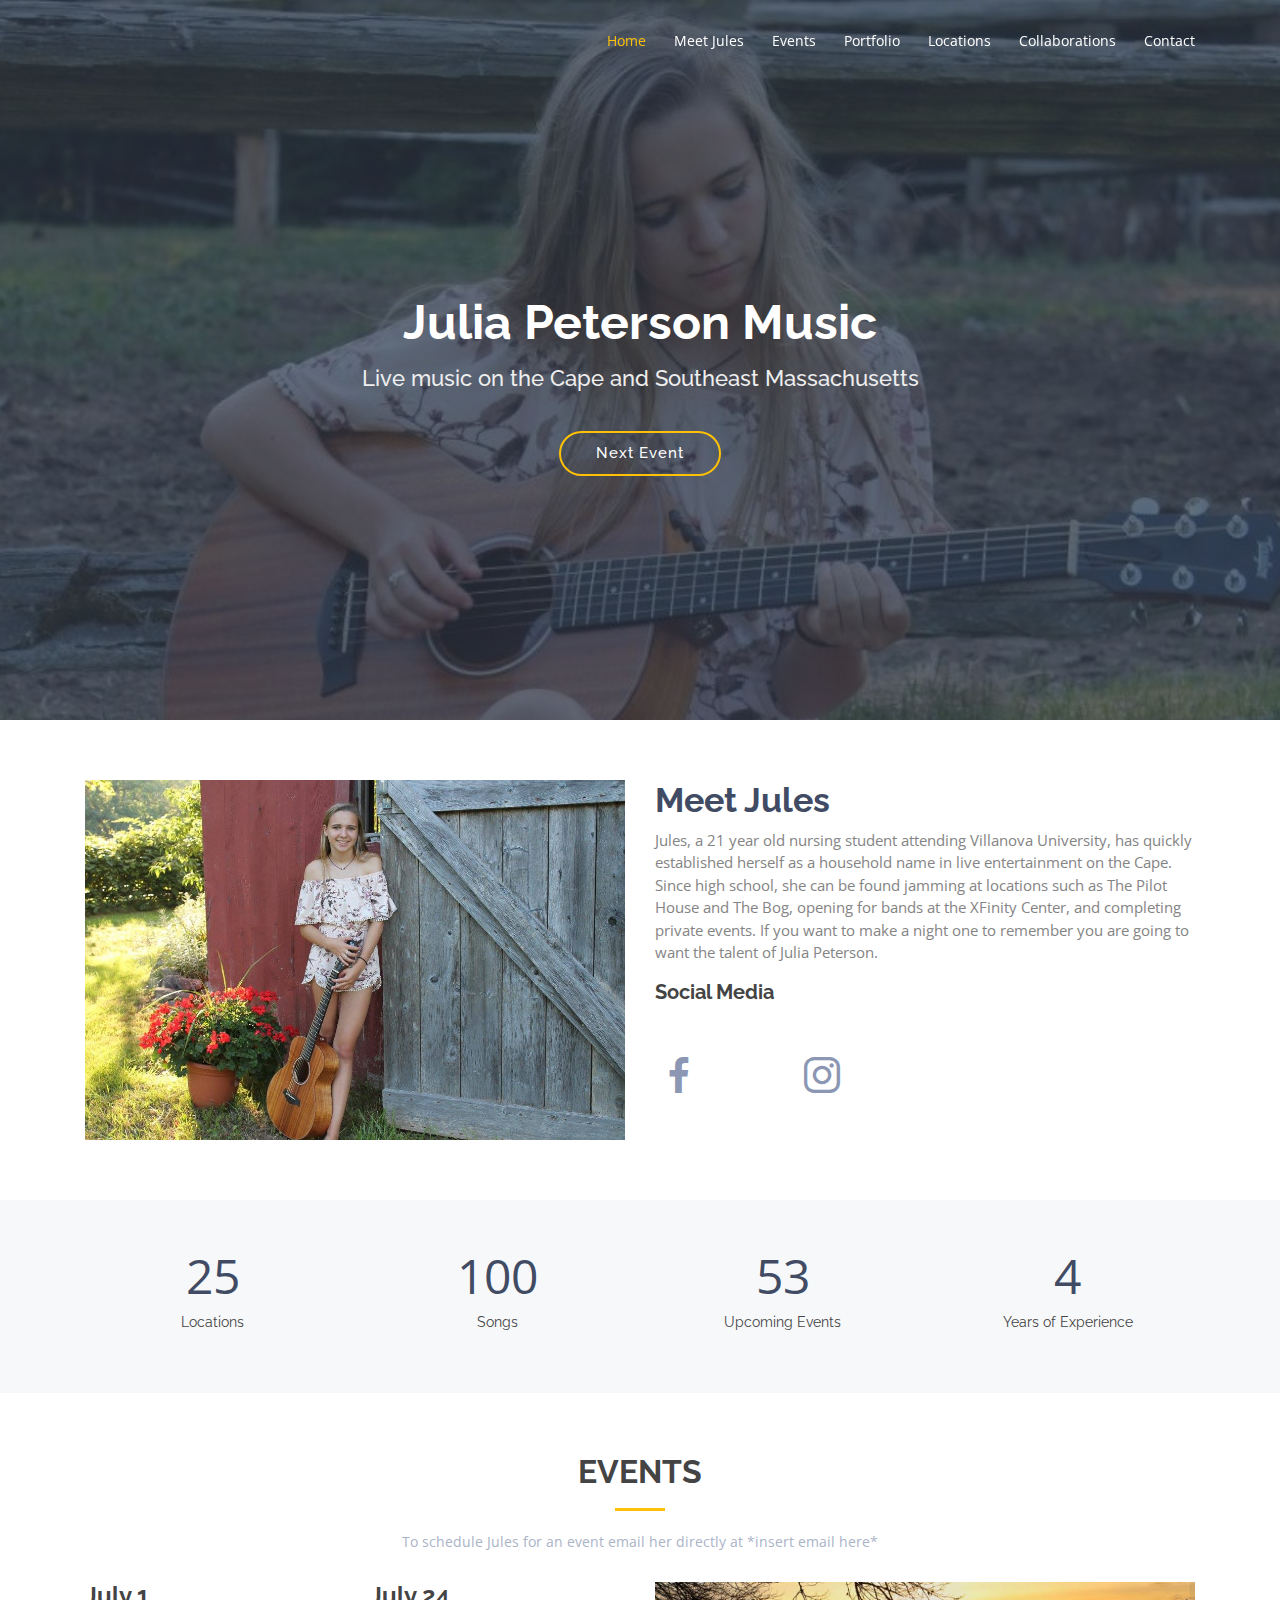
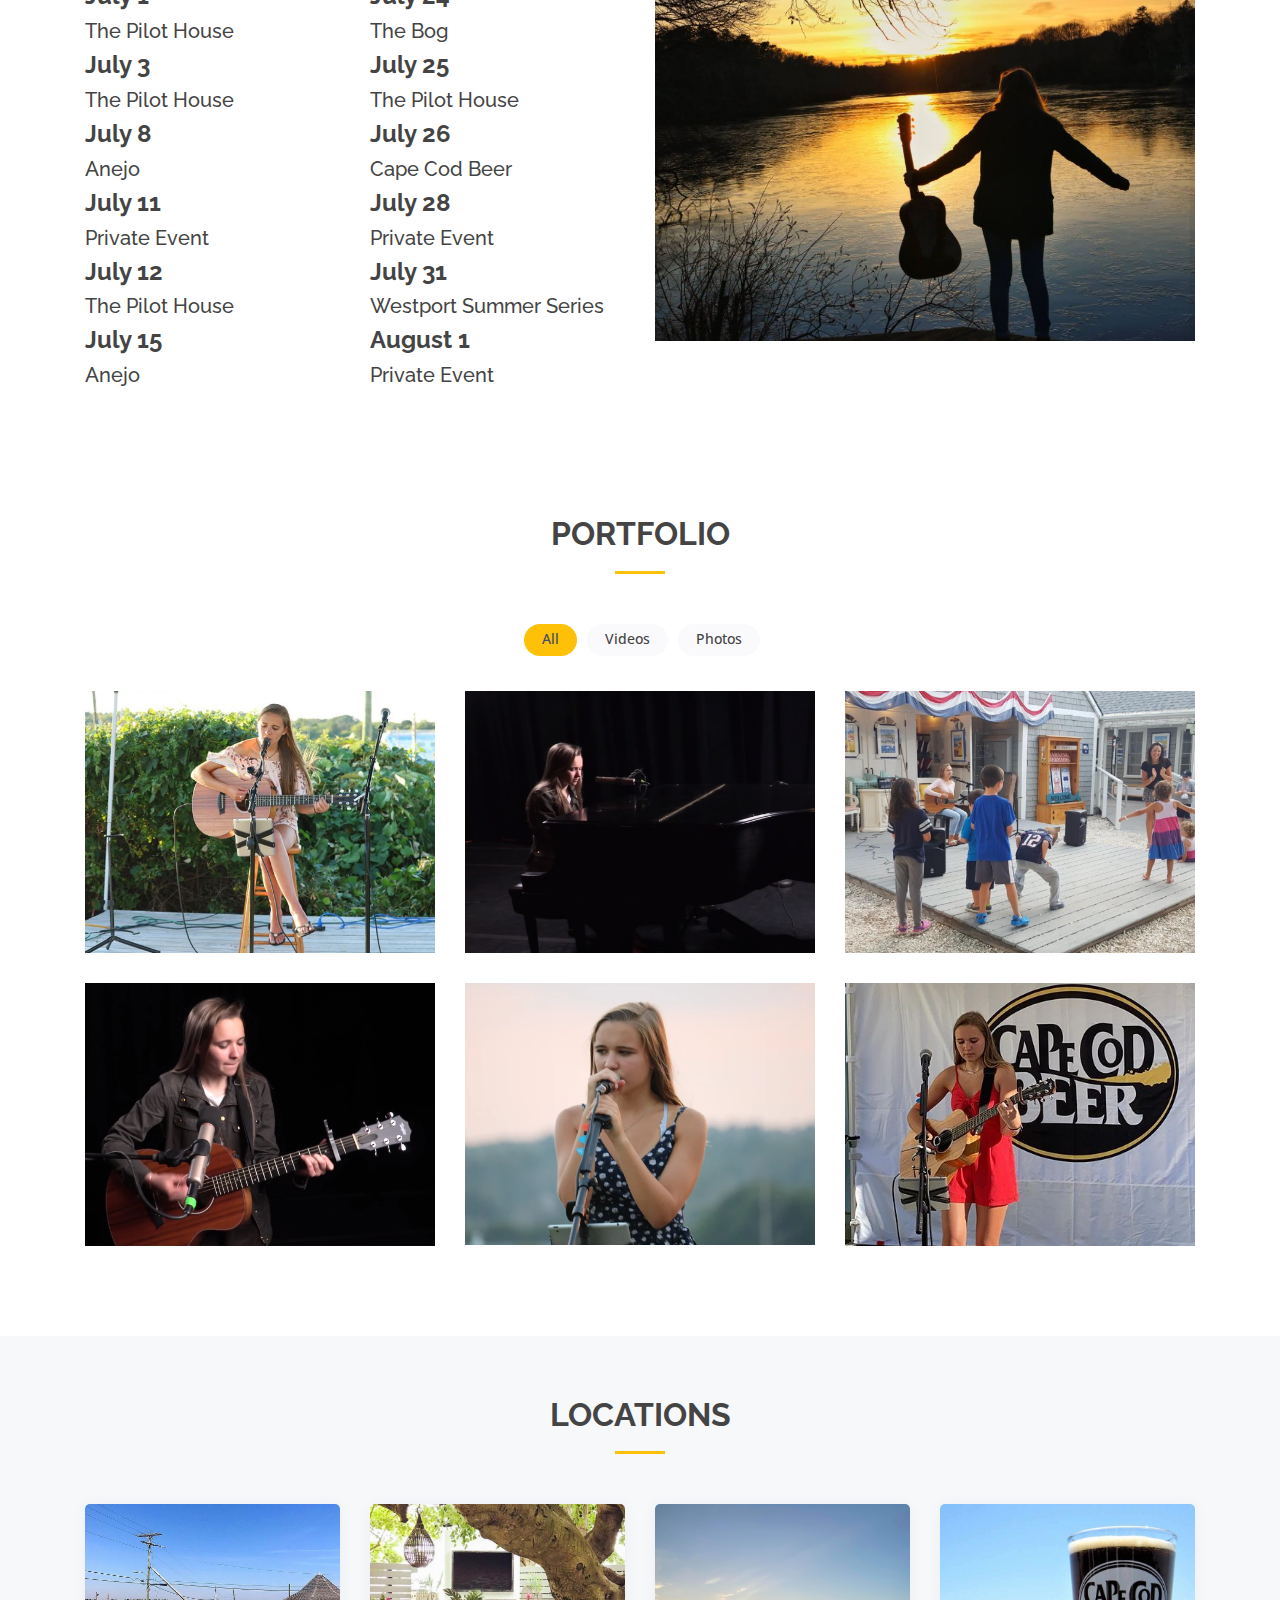
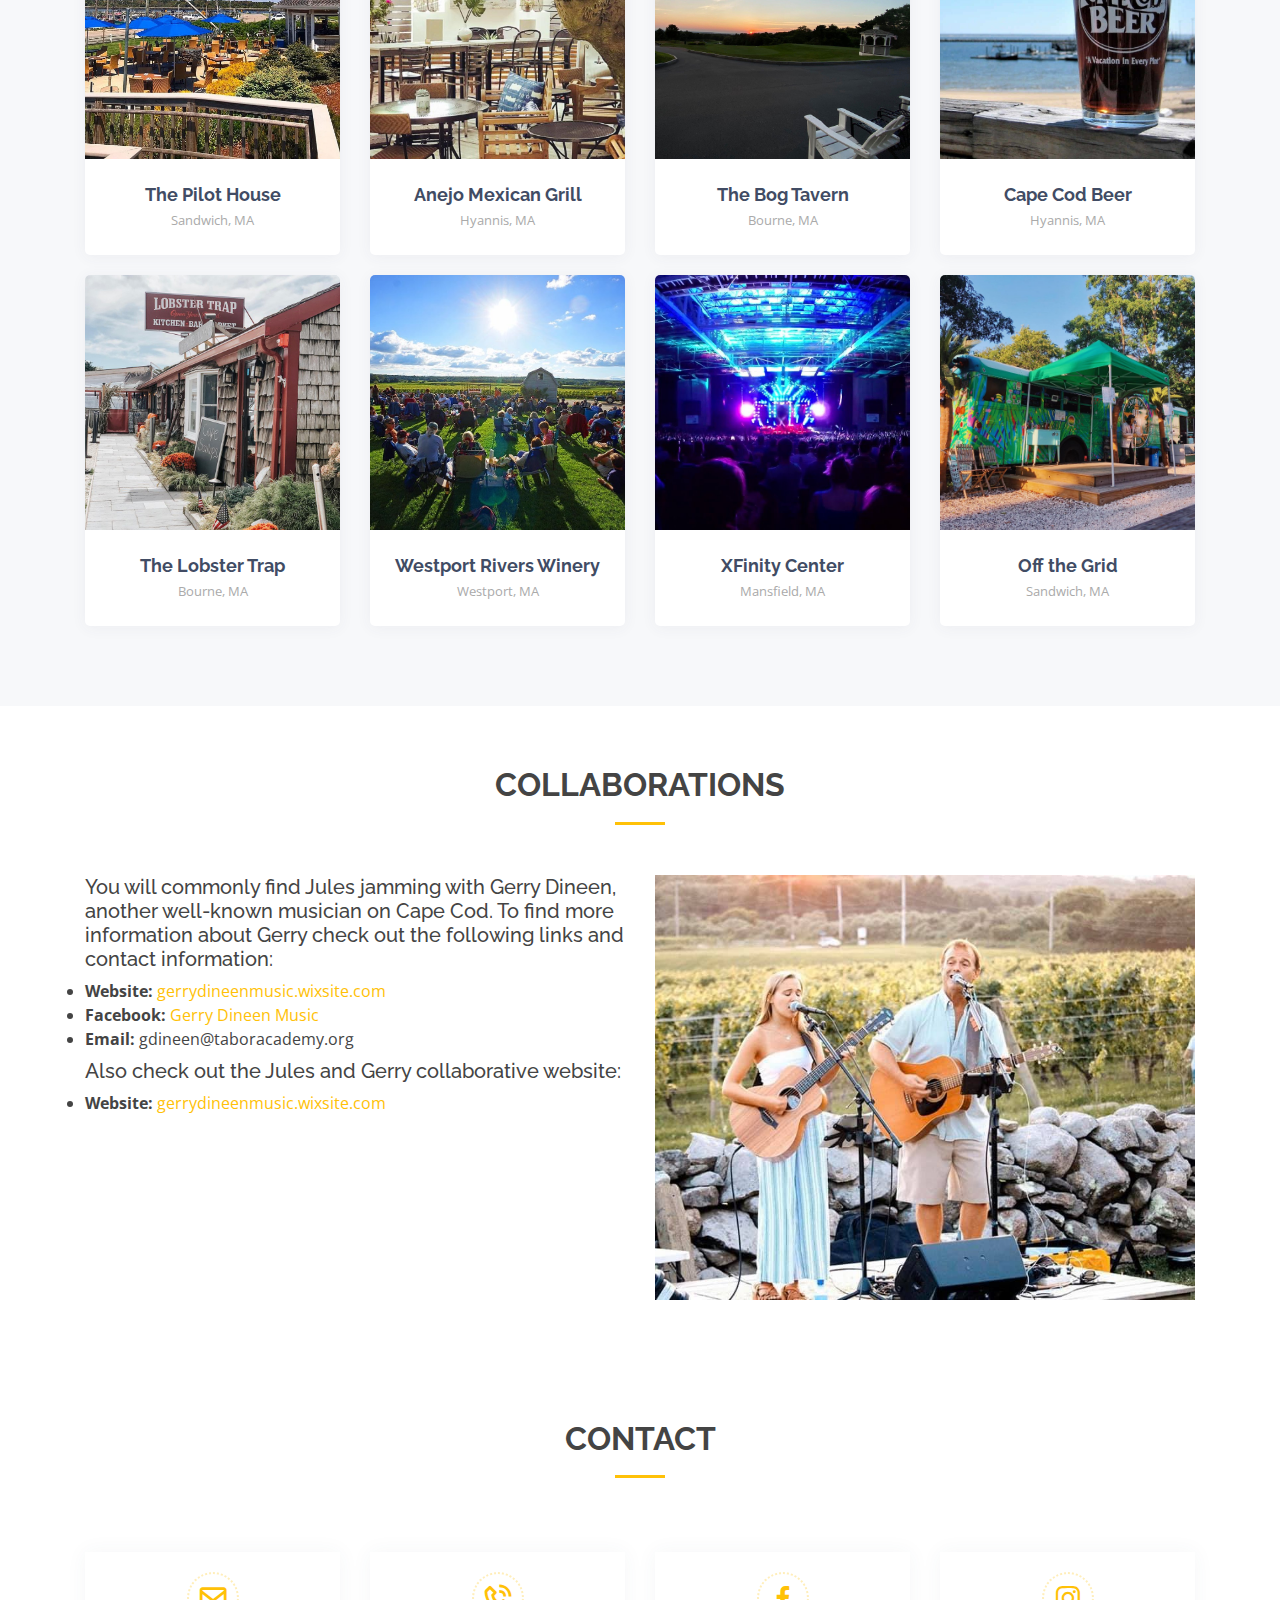
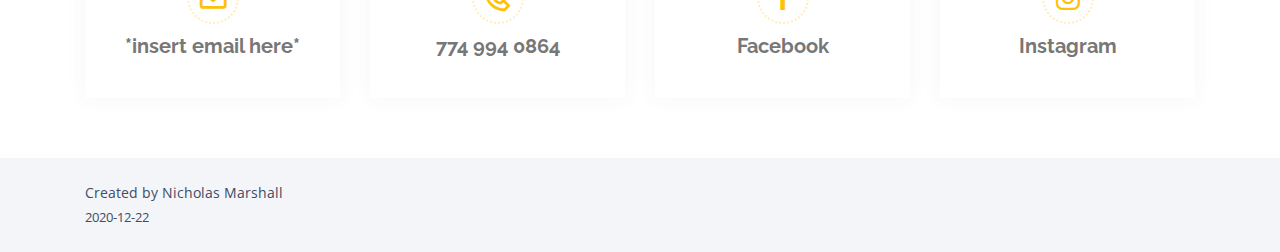
==== commit f074f5e2: "whispering jpg" ====
--- a/index.html
+++ b/index.html
@@ -469,7 +469,7 @@
           </div>
 
         <div class="col-lg-6">
-          <img src="gerry.JPG" class="img-fluid" alt="">
+          <img src="gerry.jpg" class="img-fluid" alt="">
         </div>
 
       </div>
@@ -558,4 +558,4 @@
 
 </body>
 
-</html>+</html>
--- a/assets/css/style.css
+++ b/assets/css/style.css
@@ -321,7 +321,7 @@
 #hero {
   width: 100%;
   height: 80vh;
-  background: url("../../main.jpg") top center;
+  background: url("../../main.JPG") top center;
   background-size: cover;
   position: relative;
 }
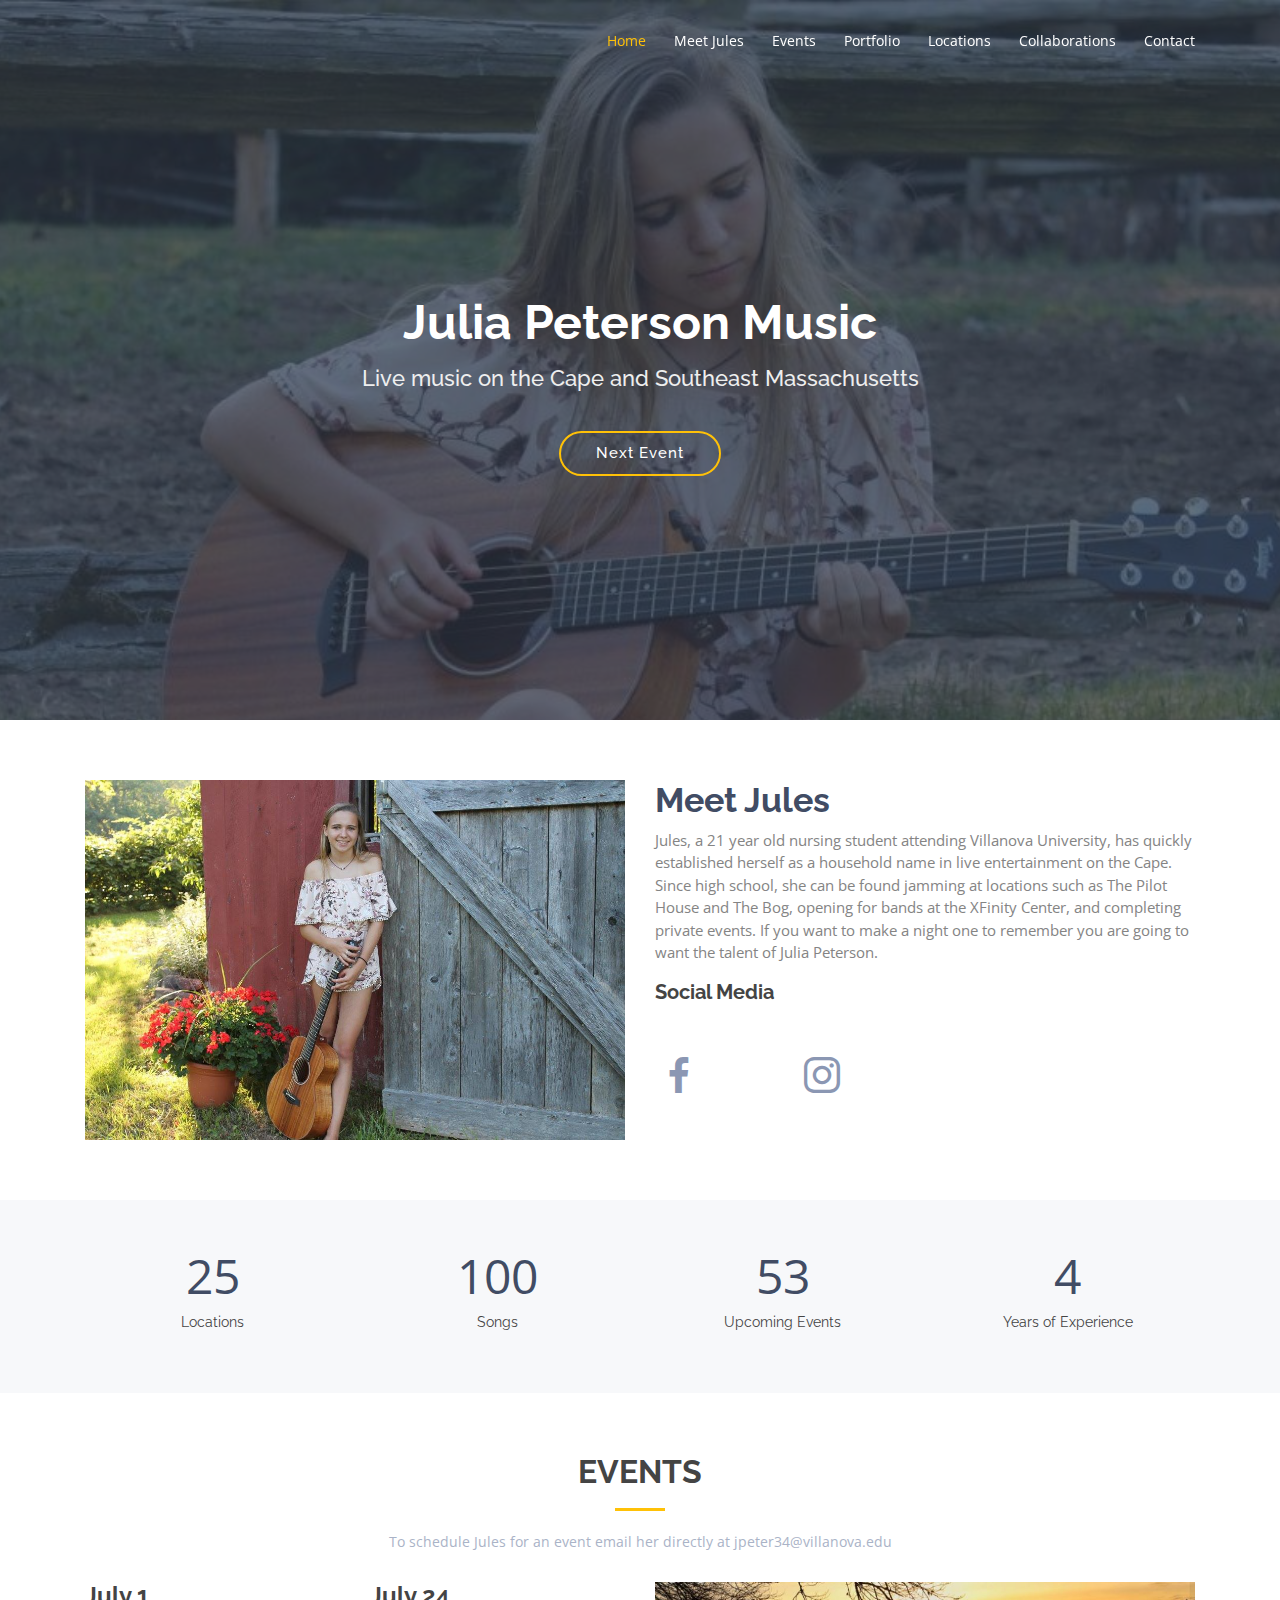
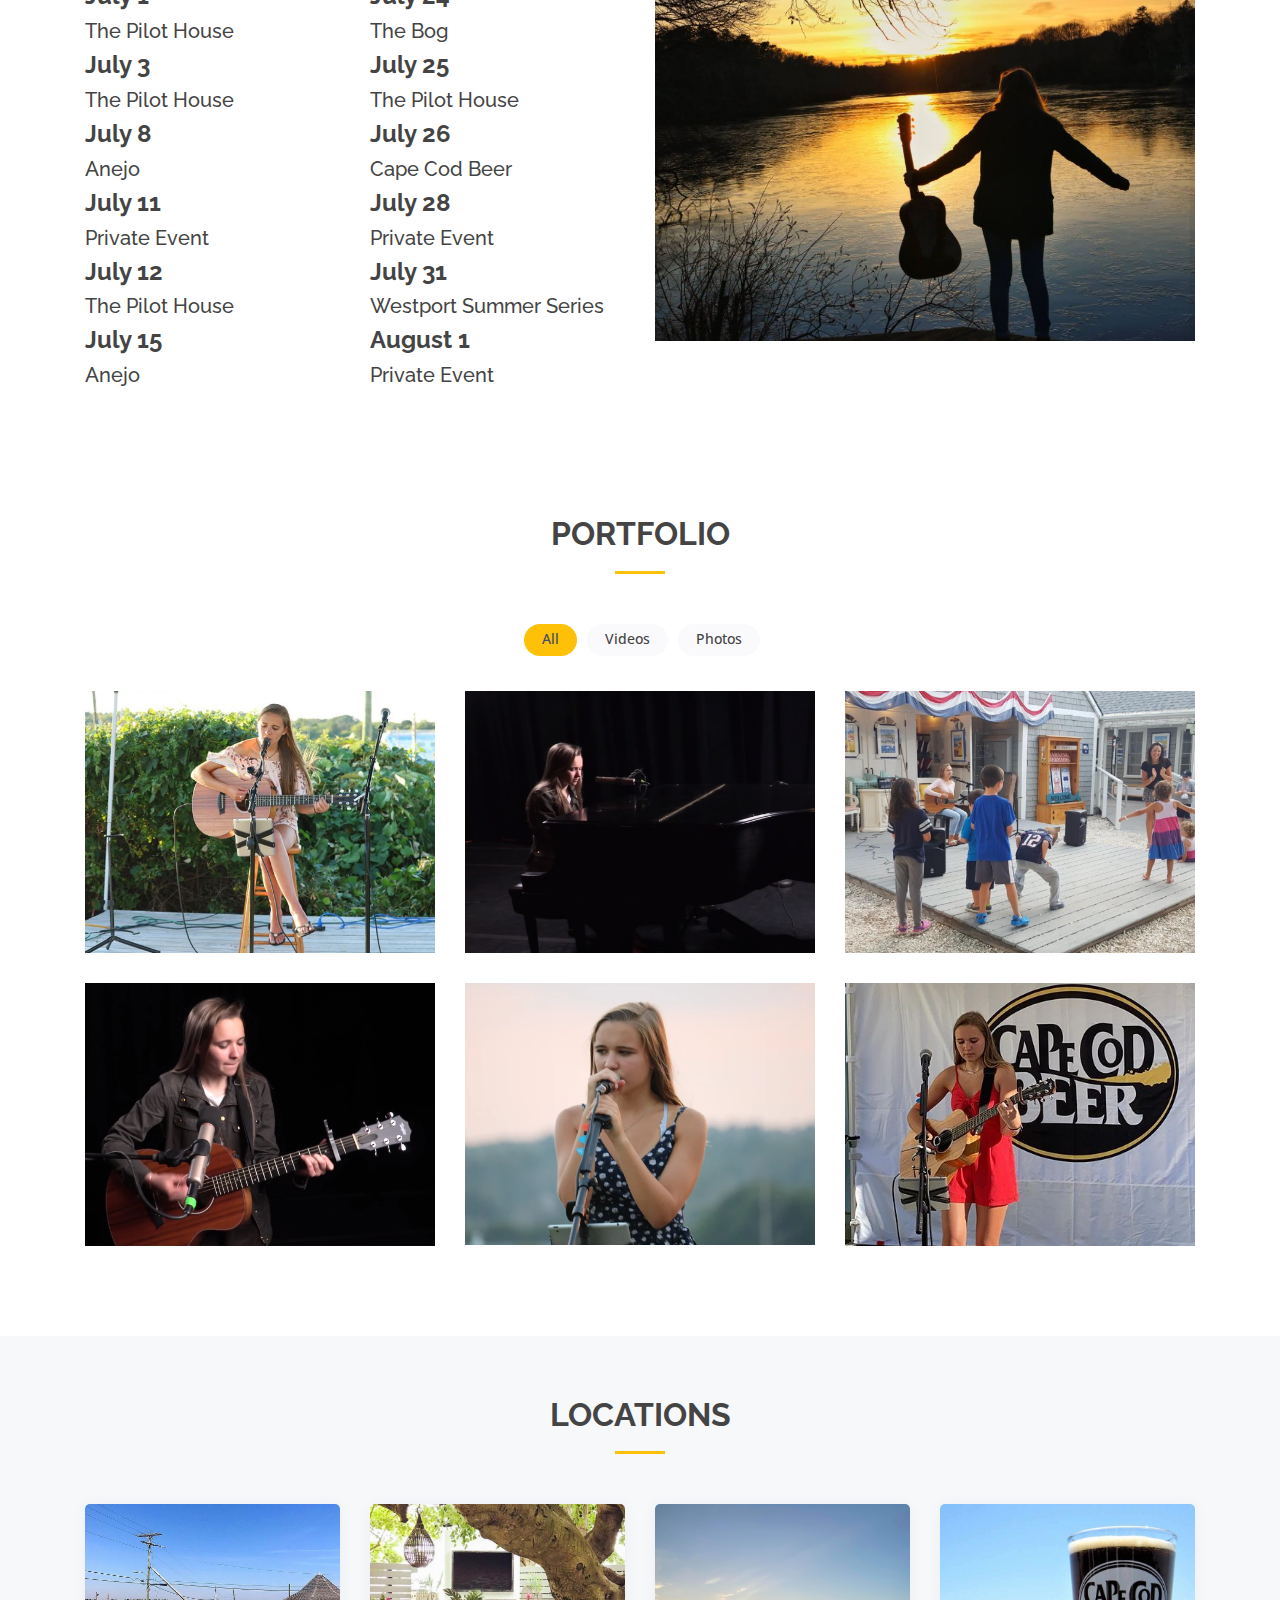
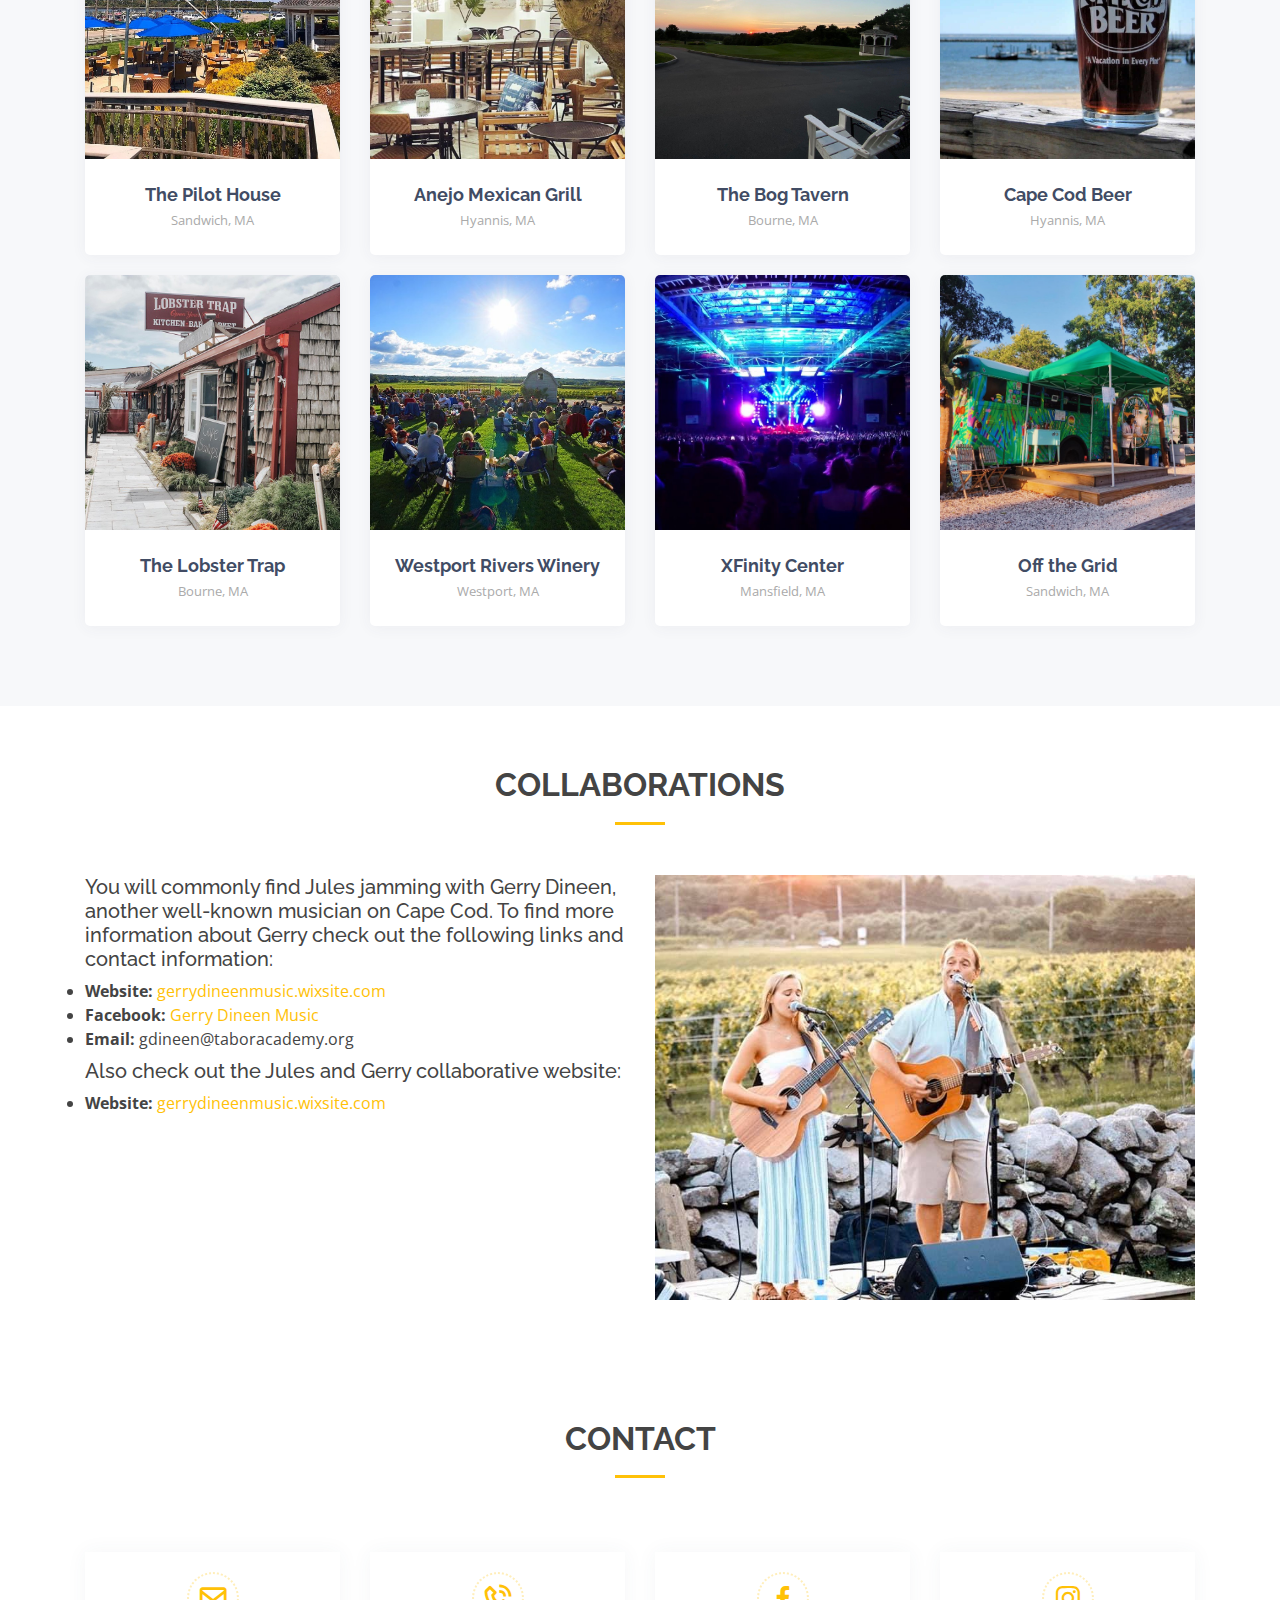
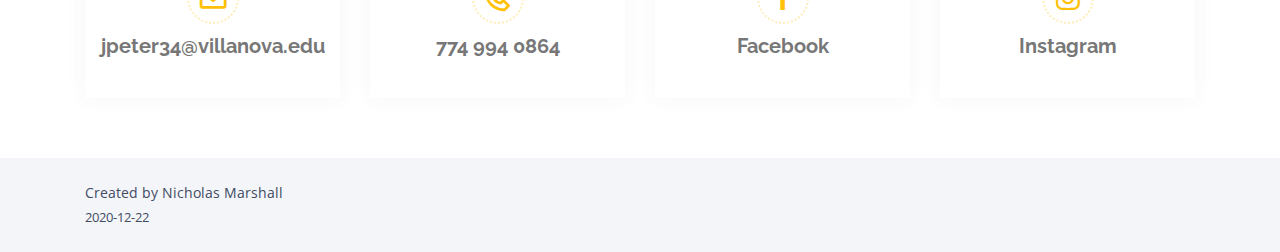
==== commit 11c9baf7: "added jpeter34@villanova.edu" ====
--- a/index.html
+++ b/index.html
@@ -144,7 +144,7 @@
 
         <div class="section-title">
           <h2>Events</h2>
-          <p>To schedule Jules for an event email her directly at *insert email here*</p>
+          <p>To schedule Jules for an event email her directly at jpeter34@villanova.edu</p>
         </div>
 
         <div class="row">
@@ -494,7 +494,7 @@
               <div class="col-md-3">
                 <div class="info-box mt-4">
                   <i class="bx bx-envelope"></i>
-                  <h3>*insert email here*</h3>
+                  <h3>jpeter34@villanova.edu</h3>
                 </div>
               </div>
               <div class="col-md-3">
